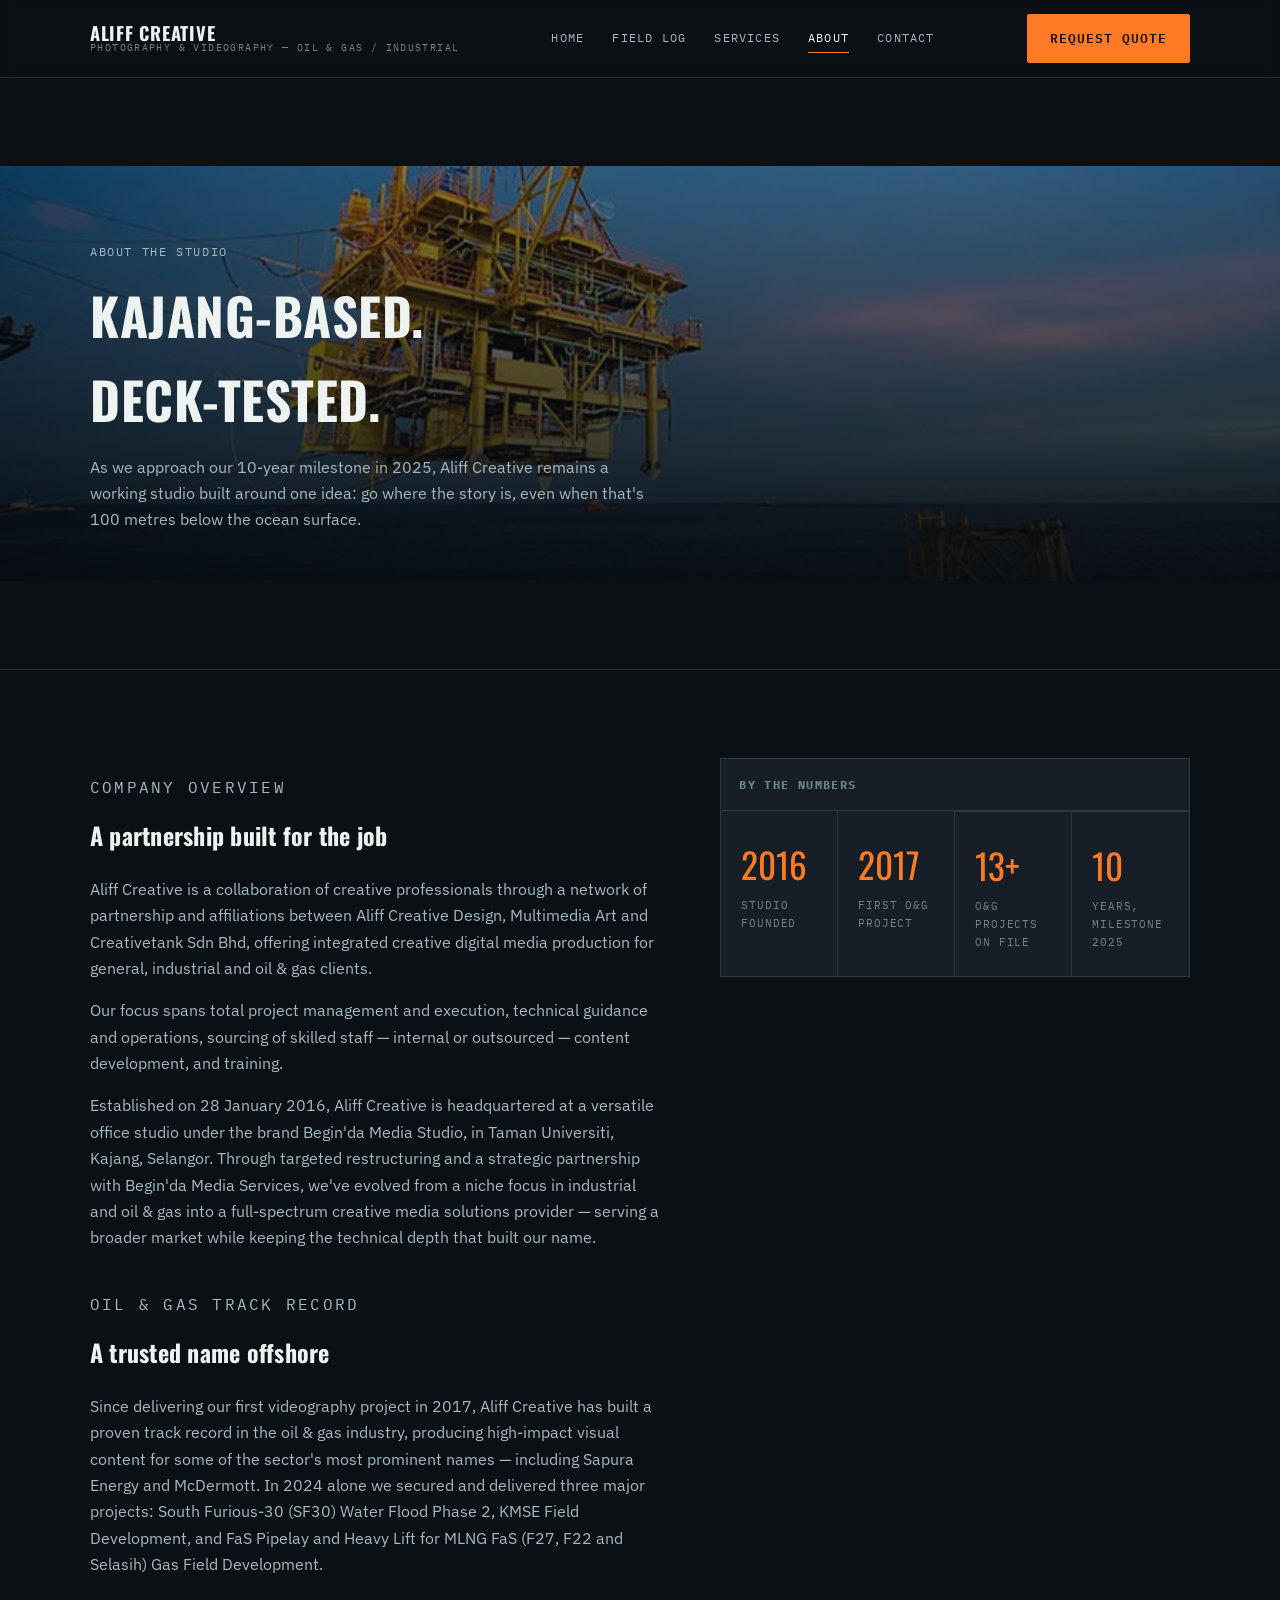
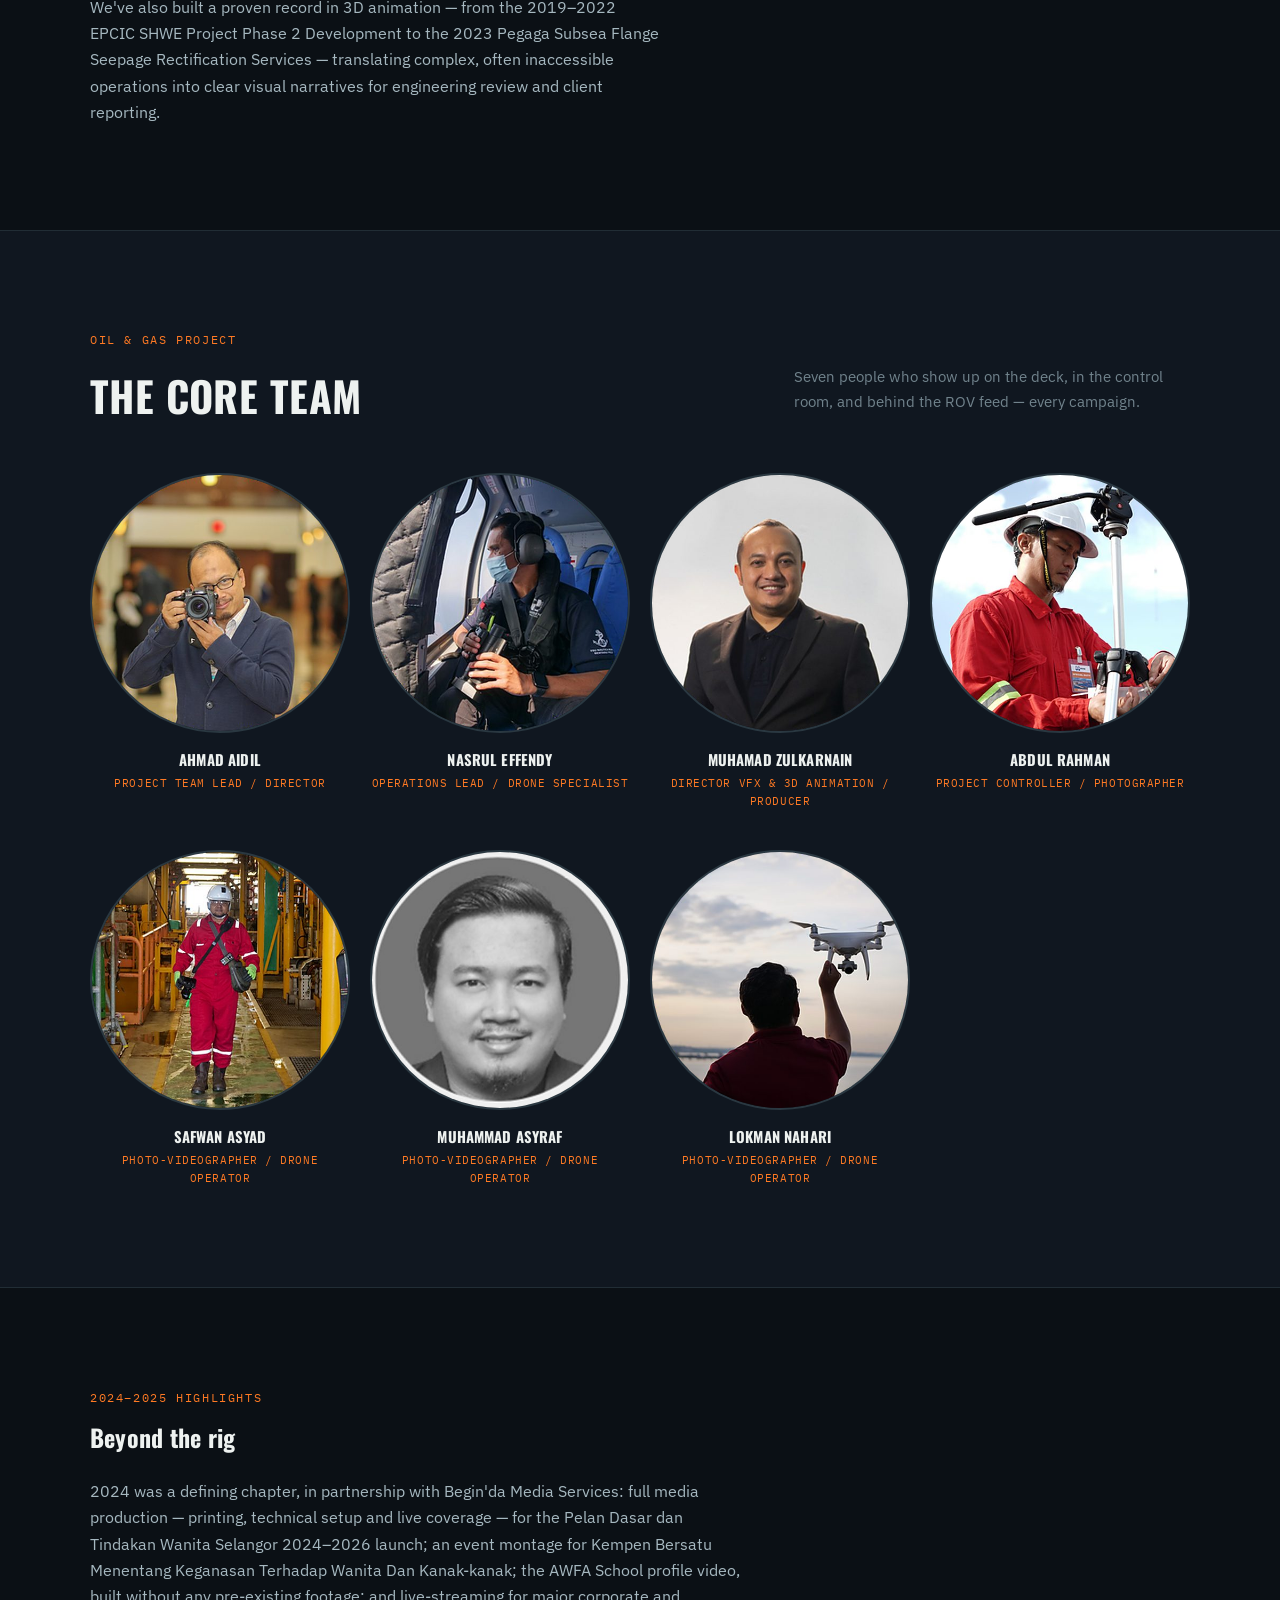
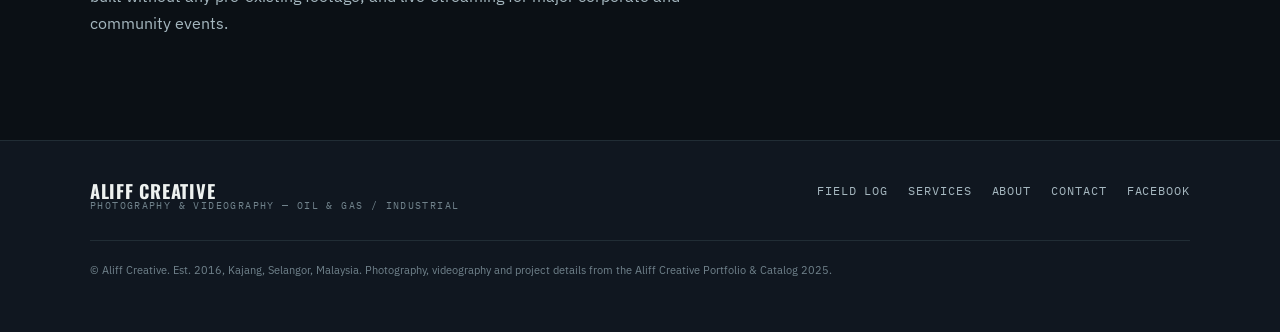
==== about.html @ 96217021 "Build Aliff Creative site with real portfolio content Multi-page static site (home, field log, servi" ====
<!DOCTYPE html>
<html lang="en">
<head>
<meta charset="UTF-8">
<meta name="viewport" content="width=device-width, initial-scale=1.0">
<title>About — Aliff Creative</title>
<meta name="description" content="Aliff Creative is a Kajang-based creative media studio, a partnership of Aliff Creative Design, Multimedia Art and Creativetank Sdn Bhd, marking 10 years in 2025.">
<link rel="preconnect" href="https://fonts.googleapis.com">
<link rel="stylesheet" href="https://fonts.googleapis.com/css2?family=Oswald:wght@500;600;700&family=IBM+Plex+Sans:wght@400;500;600&family=IBM+Plex+Mono:wght@400;500&display=swap">
<link rel="stylesheet" href="styles.css">
</head>
<body>

<header class="topbar">
  <div class="wrap">
    <a class="brand" href="index.html"><strong>Aliff Creative</strong><span>Photography &amp; Videography — Oil &amp; Gas / Industrial</span></a>
    <button class="navtoggle" id="navToggle" aria-expanded="false" aria-controls="navLinks" aria-label="Toggle menu"><span></span><span></span><span></span></button>
    <nav class="navlinks" id="navLinks">
      <a href="index.html">Home</a>
      <a href="work.html">Field Log</a>
      <a href="services.html">Services</a>
      <a href="about.html" aria-current="page">About</a>
      <a href="contact.html">Contact</a>
    </nav>
    <div class="navcta"><a class="btn btn-solid" href="contact.html">Request Quote</a></div>
  </div>
</header>

<main>
  <section class="page-header">
    <div class="page-header-media" style="background-image:url('images/platform-day.jpg');">
      <div class="wrap page-header-copy">
        <p class="eyebrow">About The Studio</p>
        <h1>Kajang-based. Deck-tested.</h1>
        <p>As we approach our 10-year milestone in 2025, Aliff Creative remains a working studio built around one idea: go where the story is, even when that's 100 metres below the ocean surface.</p>
      </div>
    </div>
  </section>

  <section>
    <div class="wrap about-grid">
      <div class="about-copy">
        <p class="eyebrow">Company Overview</p>
        <h2 style="margin-top:8px;">A partnership built for the job</h2>
        <p style="margin-top:20px;">Aliff Creative is a collaboration of creative professionals through a network of partnership and affiliations between Aliff Creative Design, Multimedia Art and Creativetank Sdn Bhd, offering integrated creative digital media production for general, industrial and oil &amp; gas clients.</p>
        <p>Our focus spans total project management and execution, technical guidance and operations, sourcing of skilled staff — internal or outsourced — content development, and training.</p>
        <p>Established on 28 January 2016, Aliff Creative is headquartered at a versatile office studio under the brand Begin'da Media Studio, in Taman Universiti, Kajang, Selangor. Through targeted restructuring and a strategic partnership with Begin'da Media Services, we've evolved from a niche focus in industrial and oil &amp; gas into a full-spectrum creative media solutions provider — serving a broader market while keeping the technical depth that built our name.</p>

        <p class="eyebrow" style="margin-top:40px;">Oil &amp; Gas Track Record</p>
        <h2 style="margin-top:8px;">A trusted name offshore</h2>
        <p style="margin-top:20px;">Since delivering our first videography project in 2017, Aliff Creative has built a proven track record in the oil &amp; gas industry, producing high-impact visual content for some of the sector's most prominent names — including Sapura Energy and McDermott. In 2024 alone we secured and delivered three major projects: South Furious&#8209;30 (SF30) Water Flood Phase 2, KMSE Field Development, and FaS Pipelay and Heavy Lift for MLNG FaS (F27, F22 and Selasih) Gas Field Development.</p>
        <p>We've also built a proven record in 3D animation — from the 2019&#8211;2022 EPCIC SHWE Project Phase 2 Development to the 2023 Pegaga Subsea Flange Seepage Rectification Services — translating complex, often inaccessible operations into clear visual narratives for engineering review and client reporting.</p>
      </div>

      <div class="standards">
        <h3>By The Numbers</h3>
        <div class="stats" style="border:none;">
          <div class="stat" style="border-right:1px solid var(--line);"><div class="num">2016</div><div class="label">Studio founded</div></div>
          <div class="stat"><div class="num">2017</div><div class="label">First O&amp;G project</div></div>
          <div class="stat" style="border-right:1px solid var(--line);border-top:1px solid var(--line);"><div class="num">13+</div><div class="label">O&amp;G projects on file</div></div>
          <div class="stat" style="border-top:1px solid var(--line);"><div class="num">10</div><div class="label">Years, milestone 2025</div></div>
        </div>
      </div>
    </div>
  </section>

  <section style="background:var(--ink-2);border-block:1px solid var(--line-soft);">
    <div class="wrap">
      <div class="head-row">
        <div>
          <p class="eyebrow">Oil &amp; Gas Project</p>
          <h2>The Core Team</h2>
        </div>
        <p class="lede">Seven people who show up on the deck, in the control room, and behind the ROV feed — every campaign.</p>
      </div>
      <div class="team-grid">
        <div class="team-card">
          <div class="team-photo"><img src="images/team-aidil.jpg" alt="Portrait of Ahmad Aidil"></div>
          <h3>Ahmad Aidil</h3><p>Project Team Lead / Director</p>
        </div>
        <div class="team-card">
          <div class="team-photo"><img src="images/team-effendy.jpg" alt="Portrait of Nasrul Effendy"></div>
          <h3>Nasrul Effendy</h3><p>Operations Lead / Drone Specialist</p>
        </div>
        <div class="team-card">
          <div class="team-photo"><img src="images/team-zulkarnain.jpg" alt="Portrait of Muhamad Zulkarnain"></div>
          <h3>Muhamad Zulkarnain</h3><p>Director VFX &amp; 3D Animation / Producer</p>
        </div>
        <div class="team-card">
          <div class="team-photo"><img src="images/team-rahman.jpg" alt="Portrait of Abdul Rahman"></div>
          <h3>Abdul Rahman</h3><p>Project Controller / Photographer</p>
        </div>
        <div class="team-card">
          <div class="team-photo"><img src="images/team-asyad.jpg" alt="Portrait of Safwan Asyad"></div>
          <h3>Safwan Asyad</h3><p>Photo-videographer / Drone Operator</p>
        </div>
        <div class="team-card">
          <div class="team-photo"><img src="images/team-asyraf.jpg" alt="Portrait of Muhammad Asyraf"></div>
          <h3>Muhammad Asyraf</h3><p>Photo-videographer / Drone Operator</p>
        </div>
        <div class="team-card">
          <div class="team-photo"><img src="images/team-nahari.jpg" alt="Portrait of Lokman Nahari"></div>
          <h3>Lokman Nahari</h3><p>Photo-videographer / Drone Operator</p>
        </div>
      </div>
    </div>
  </section>

  <section>
    <div class="wrap">
      <p class="eyebrow">2024&#8211;2025 Highlights</p>
      <h2 style="margin-top:8px;max-width:24ch;">Beyond the rig</h2>
      <p style="max-width:66ch;margin-top:20px;color:var(--mist);">2024 was a defining chapter, in partnership with Begin'da Media Services: full media production — printing, technical setup and live coverage — for the Pelan Dasar dan Tindakan Wanita Selangor 2024&#8211;2026 launch; an event montage for Kempen Bersatu Menentang Keganasan Terhadap Wanita Dan Kanak-kanak; the AWFA School profile video, built without any pre-existing footage; and live-streaming for major corporate and community events.</p>
    </div>
  </section>
</main>

<footer>
  <div class="wrap">
    <div class="foot-row">
      <a class="brand" href="index.html"><strong>Aliff Creative</strong><span>Photography &amp; Videography — Oil &amp; Gas / Industrial</span></a>
      <nav class="foot-links">
        <a href="work.html">Field Log</a>
        <a href="services.html">Services</a>
        <a href="about.html">About</a>
        <a href="contact.html">Contact</a>
        <a href="https://www.facebook.com/AliffCreativeDesign/" target="_blank" rel="noopener">Facebook</a>
      </nav>
    </div>
    <p class="credits">&copy; Aliff Creative. Est. 2016, Kajang, Selangor, Malaysia. Photography, videography and project details from the Aliff Creative Portfolio &amp; Catalog 2025.</p>
  </div>
</footer>

<script src="script.js"></script>
</body>
</html>
---- styles.css ----
/* Aliff Creative — shared site styles
   Deliberate single-world theme: a night-shift drone-viewfinder aesthetic
   (dark steel ground, one flare-amber accent). Not a default — see about.html
   for why: the whole identity is built around offshore night operations. */
:root{
  --ink:#0b1015;
  --ink-2:#101720;
  --panel:#161f28;
  --panel-2:#1b2530;
  --line:#2a3841;
  --line-soft:#212d35;
  --mist:#a6b8c0;
  --mist-dim:#71838c;
  --white:#eef2f0;
  --flare:#ff7a24;
  --flare-deep:#d9600f;
  --flare-soft:rgba(255,122,36,.14);
  --font-display:'Oswald',"Arial Narrow",sans-serif;
  --font-body:'IBM Plex Sans',system-ui,-apple-system,sans-serif;
  --font-mono:'IBM Plex Mono',"SFMono-Regular",Menlo,monospace;
}
*{box-sizing:border-box;}
html{scroll-behavior:smooth;}
@media (prefers-reduced-motion:reduce){html{scroll-behavior:auto;}}
body{
  margin:0;
  background:var(--ink);
  color:var(--mist);
  font-family:var(--font-body);
  font-size:16px;
  line-height:1.65;
}
img{max-width:100%;display:block;}
a{color:inherit;}
h1,h2,h3{font-family:var(--font-display);color:var(--white);text-wrap:balance;margin:0;letter-spacing:.01em;}
.wrap{width:100%;max-width:1180px;margin-inline:auto;padding-inline:clamp(16px,4vw,40px);}
.eyebrow{font-family:var(--font-mono);font-size:.72rem;letter-spacing:.14em;text-transform:uppercase;color:var(--flare);}
.btn{
  display:inline-flex;align-items:center;gap:8px;
  font-family:var(--font-mono);font-size:.8rem;letter-spacing:.08em;text-transform:uppercase;
  padding:13px 22px;border-radius:2px;border:1px solid var(--line);
  background:transparent;color:var(--white);cursor:pointer;text-decoration:none;
  transition:border-color .15s ease, background .15s ease, color .15s ease;
}
.btn:hover{border-color:var(--flare);color:var(--flare);}
.btn:focus-visible{outline:2px solid var(--flare);outline-offset:2px;}
.btn-solid{background:var(--flare);border-color:var(--flare);color:#1a0d02;font-weight:600;}
.btn-solid:hover{background:var(--flare-deep);border-color:var(--flare-deep);color:#1a0d02;}

/* ---------- Nav ---------- */
.topbar{position:sticky;top:0;z-index:40;background:rgba(11,16,21,.88);backdrop-filter:blur(8px);border-bottom:1px solid var(--line-soft);}
.topbar .wrap{display:flex;align-items:center;justify-content:space-between;padding-block:14px;gap:16px;}
.brand{display:flex;flex-direction:column;line-height:1.1;text-decoration:none;}
.brand strong{font-family:var(--font-display);font-size:1.15rem;letter-spacing:.04em;color:var(--white);text-transform:uppercase;}
.brand span{font-family:var(--font-mono);font-size:.62rem;letter-spacing:.14em;color:var(--mist-dim);text-transform:uppercase;}
.navlinks{display:flex;align-items:center;gap:28px;}
.navlinks a{font-family:var(--font-mono);font-size:.76rem;letter-spacing:.1em;text-transform:uppercase;text-decoration:none;color:var(--mist);padding-block:4px;border-bottom:1px solid transparent;}
.navlinks a:hover,.navlinks a[aria-current="page"]{color:var(--white);border-color:var(--flare);}
.navcta{display:flex;align-items:center;gap:14px;}
.navtoggle{display:none;background:none;border:1px solid var(--line);color:var(--white);width:40px;height:36px;border-radius:2px;cursor:pointer;}
.navtoggle span{display:block;width:18px;height:2px;background:var(--white);margin:4px auto;}
@media (max-width:820px){
  .navlinks{position:absolute;top:100%;left:0;right:0;background:var(--ink-2);border-bottom:1px solid var(--line-soft);flex-direction:column;align-items:flex-start;gap:0;padding:8px 0;display:none;}
  .navlinks.open{display:flex;}
  .navlinks a{width:100%;padding:12px clamp(16px,4vw,40px);border-bottom:1px solid var(--line-soft);}
  .navtoggle{display:block;}
  .navcta .btn-solid{display:none;}
}

/* ---------- Hero (home) ---------- */
.hero{position:relative;overflow:hidden;border-bottom:1px solid var(--line-soft);}
.hero-media{position:relative;min-height:640px;display:flex;align-items:flex-end;
  background:linear-gradient(180deg,rgba(9,13,17,.35) 0%,rgba(9,13,17,.55) 45%,rgba(8,11,15,.96) 100%),url('images/hero-dusk.jpg') center/cover no-repeat;}
.hud{position:absolute;inset:16px;pointer-events:none;font-family:var(--font-mono);font-size:.72rem;letter-spacing:.06em;color:var(--white);text-transform:uppercase;}
.hud .corner{position:absolute;width:22px;height:22px;border:1.5px solid var(--flare);opacity:.85;}
.hud .c-tl{top:0;left:0;border-right:none;border-bottom:none;}
.hud .c-tr{top:0;right:0;border-left:none;border-bottom:none;}
.hud .c-bl{bottom:0;left:0;border-right:none;border-top:none;}
.hud .c-br{bottom:0;right:0;border-left:none;border-top:none;}
.hud .tag{position:absolute;display:flex;align-items:center;gap:8px;background:rgba(9,13,17,.45);padding:4px 8px;}
.hud .tl{top:0;left:34px;} .hud .tr{top:0;right:34px;text-align:right;flex-direction:row-reverse;}
.hud .bl{bottom:0;left:34px;} .hud .br{bottom:0;right:34px;text-align:right;}
.hud .rec-dot{width:7px;height:7px;border-radius:50%;background:#ff3b30;animation:blink 1.6s ease-in-out infinite;}
@media (prefers-reduced-motion:reduce){.hud .rec-dot{animation:none;}}
@keyframes blink{0%,55%,100%{opacity:1;}30%{opacity:.25;}}
.hud .tr div,.hud .br div{display:flex;flex-direction:column;gap:2px;}
.hud .dim{color:var(--mist);}
.hero-copy{position:relative;padding-block:96px 56px;width:100%;}
.hero-copy h1{font-size:clamp(2.4rem,5.6vw,4.6rem);text-transform:uppercase;line-height:1.02;max-width:15ch;}
.hero-copy .accent{color:var(--flare);}
.hero-copy p{max-width:56ch;color:var(--mist);font-size:1.05rem;margin-top:18px;}
.hero-actions{display:flex;flex-wrap:wrap;gap:14px;margin-top:32px;}
@media (max-width:640px){.hero-media{min-height:560px;}.hud{display:none;}.hero-copy{padding-block:64px 40px;}}

/* ---------- Page header (interior pages) ---------- */
.page-header{position:relative;border-bottom:1px solid var(--line-soft);overflow:hidden;}
.page-header-media{position:relative;min-height:260px;display:flex;align-items:flex-end;background-size:cover;background-position:center;}
.page-header-media::before{content:"";position:absolute;inset:0;background:linear-gradient(180deg,rgba(9,13,17,.45) 0%,rgba(8,11,15,.94) 100%);}
.page-header-copy{position:relative;padding-block:64px 32px;}
.page-header-copy h1{font-size:clamp(2rem,4.4vw,3.2rem);text-transform:uppercase;max-width:20ch;}
.page-header-copy p{max-width:56ch;color:var(--mist);margin-top:12px;}

/* ---------- Trust strip ---------- */
.trust{border-bottom:1px solid var(--line-soft);background:var(--ink-2);}
.trust .wrap{display:flex;flex-wrap:wrap;gap:10px;padding-block:18px;}
.chip{font-family:var(--font-mono);font-size:.68rem;letter-spacing:.08em;text-transform:uppercase;color:var(--mist);border:1px solid var(--line);padding:8px 12px;border-radius:2px;white-space:nowrap;}
.chip strong{color:var(--white);}

/* ---------- Section shell ---------- */
section{padding-block:88px;}
.section-tight{padding-block:56px;}
.head-row{display:flex;justify-content:space-between;align-items:flex-end;gap:24px;flex-wrap:wrap;margin-bottom:44px;}
.head-row h2{font-size:clamp(1.8rem,3.6vw,2.6rem);text-transform:uppercase;}
.head-row .lede{max-width:44ch;color:var(--mist-dim);font-size:.95rem;margin-top:10px;}

/* ---------- Contact sheet / gallery ---------- */
.sheet{display:grid;grid-template-columns:repeat(3,1fr);gap:22px;}
@media (max-width:900px){.sheet{grid-template-columns:repeat(2,1fr);}}
@media (max-width:600px){.sheet{grid-template-columns:1fr;}}
.frame{background:var(--panel);border:1px solid var(--line);position:relative;}
.perf{height:10px;background-color:var(--line-soft);background-image:radial-gradient(circle,var(--ink) 2.6px,transparent 2.7px);background-size:16px 10px;background-position:6px center;background-repeat:repeat-x;}
.frame-media{position:relative;aspect-ratio:4/3;overflow:hidden;background:var(--ink-2);}
.frame-media img{width:100%;height:100%;object-fit:cover;filter:saturate(.94) contrast(1.03);}
.frame-tag{position:absolute;top:8px;left:8px;background:rgba(9,13,17,.72);color:var(--white);font-family:var(--font-mono);font-size:.62rem;letter-spacing:.08em;padding:3px 7px;text-transform:uppercase;}
.frame-body{padding:14px 16px 16px;}
.frame-body h3{font-size:1rem;text-transform:uppercase;letter-spacing:.02em;}
.frame-body p{margin:6px 0 0;font-size:.82rem;color:var(--mist-dim);font-family:var(--font-mono);line-height:1.55;}

/* ---------- Services / spec cards ---------- */
.spec-list{display:grid;grid-template-columns:repeat(2,1fr);gap:1px;background:var(--line);border:1px solid var(--line);}
@media (max-width:760px){.spec-list{grid-template-columns:1fr;}}
.spec{background:var(--panel);padding:28px;display:flex;gap:18px;}
.spec svg{flex:none;width:38px;height:38px;color:var(--flare);}
.spec h3{font-size:1.02rem;text-transform:uppercase;}
.spec p{margin:8px 0 0;font-size:.88rem;color:var(--mist-dim);}
.spec ul{margin:10px 0 0;padding-left:18px;font-size:.85rem;color:var(--mist-dim);}
.spec li+li{margin-top:4px;}

/* ---------- Stat strip ---------- */
.stats{display:grid;grid-template-columns:repeat(4,1fr);border:1px solid var(--line);background:var(--panel);}
@media (max-width:760px){.stats{grid-template-columns:repeat(2,1fr);}}
.stat{padding:24px 20px;border-right:1px solid var(--line);}
.stat:nth-child(4n){border-right:none;}
@media (max-width:760px){.stat:nth-child(2n){border-right:none;}.stat{border-bottom:1px solid var(--line);}}
.stat .num{font-family:var(--font-display);font-size:2.2rem;color:var(--flare);font-variant-numeric:tabular-nums;}
.stat .label{font-family:var(--font-mono);font-size:.68rem;letter-spacing:.08em;text-transform:uppercase;color:var(--mist-dim);margin-top:4px;}

/* ---------- About / team ---------- */
.about-grid{display:grid;grid-template-columns:1.1fr .9fr;gap:56px;align-items:start;}
@media (max-width:860px){.about-grid{grid-template-columns:1fr;gap:36px;}}
.about-copy p{max-width:64ch;color:var(--mist);font-size:1rem;}
.about-copy p+p{margin-top:14px;}
.team-grid{display:grid;grid-template-columns:repeat(4,1fr);gap:28px 20px;}
@media (max-width:760px){.team-grid{grid-template-columns:repeat(2,1fr);}}
.team-card{text-align:center;}
.team-photo{width:100%;aspect-ratio:1/1;border-radius:50%;overflow:hidden;border:2px solid var(--line);}
.team-photo img{width:100%;height:100%;object-fit:cover;}
.team-card h3{font-size:.92rem;text-transform:uppercase;margin-top:14px;}
.team-card p{font-family:var(--font-mono);font-size:.68rem;letter-spacing:.05em;text-transform:uppercase;color:var(--flare);margin-top:4px;}
.standards{border:1px solid var(--line);background:var(--panel);}
.standards h3{font-family:var(--font-mono);font-size:.72rem;letter-spacing:.12em;text-transform:uppercase;color:var(--mist-dim);padding:16px 18px;border-bottom:1px solid var(--line);}

/* ---------- Track record table ---------- */
.track{border:1px solid var(--line);background:var(--panel);}
.track-row{display:grid;grid-template-columns:90px 1fr auto;gap:16px;padding:16px 18px;border-bottom:1px solid var(--line-soft);align-items:baseline;}
.track-row:last-child{border-bottom:none;}
.track-row .yr{font-family:var(--font-mono);color:var(--flare);font-size:.85rem;}
.track-row .proj{color:var(--white);font-size:.95rem;}
.track-row .proj span{display:block;color:var(--mist-dim);font-size:.78rem;margin-top:2px;}
.track-row .scope{font-family:var(--font-mono);font-size:.68rem;letter-spacing:.03em;text-transform:uppercase;color:var(--mist-dim);text-align:right;}
@media (max-width:640px){.track-row{grid-template-columns:1fr;gap:4px;}.track-row .scope{text-align:left;}}

/* ---------- Contact ---------- */
.contact-grid{display:grid;grid-template-columns:1fr 1fr;gap:56px;}
@media (max-width:860px){.contact-grid{grid-template-columns:1fr;gap:40px;}}
.ticket{border:1px solid var(--line);background:var(--panel);padding:clamp(20px,3vw,34px);}
.field{display:flex;flex-direction:column;gap:6px;margin-bottom:18px;}
.field label{font-family:var(--font-mono);font-size:.68rem;letter-spacing:.1em;text-transform:uppercase;color:var(--mist-dim);}
.field input,.field select,.field textarea{background:var(--ink-2);border:1px solid var(--line);color:var(--white);font-family:var(--font-body);font-size:.95rem;padding:11px 12px;border-radius:2px;}
.field input:focus-visible,.field select:focus-visible,.field textarea:focus-visible{outline:2px solid var(--flare);outline-offset:1px;border-color:var(--flare);}
.field-row{display:grid;grid-template-columns:1fr 1fr;gap:16px;}
@media (max-width:480px){.field-row{grid-template-columns:1fr;}}
.ticket-foot{display:flex;align-items:center;justify-content:space-between;gap:16px;flex-wrap:wrap;margin-top:8px;}
.form-note{font-family:var(--font-mono);font-size:.68rem;color:var(--mist-dim);margin-top:14px;}
.confirm{display:none;border:1px solid var(--flare);background:var(--flare-soft);color:var(--white);padding:14px 16px;font-family:var(--font-mono);font-size:.8rem;letter-spacing:.03em;margin-bottom:18px;}
.confirm.show{display:block;}
.direct h3{font-size:.72rem;letter-spacing:.12em;text-transform:uppercase;color:var(--mist-dim);font-family:var(--font-mono);margin-bottom:14px;}
.direct dl{display:grid;grid-template-columns:auto 1fr;gap:10px 16px;margin:0;}
.direct dt{font-family:var(--font-mono);font-size:.72rem;color:var(--mist-dim);text-transform:uppercase;}
.direct dd{margin:0;color:var(--white);font-size:.92rem;}
.direct dd a{text-decoration:underline;text-underline-offset:2px;}
.direct{padding-bottom:24px;border-bottom:1px solid var(--line-soft);margin-bottom:24px;}

/* ---------- Footer ---------- */
footer{border-top:1px solid var(--line-soft);background:var(--ink-2);padding-block:40px;}
.foot-row{display:flex;justify-content:space-between;gap:24px;flex-wrap:wrap;align-items:flex-start;}
.foot-links{display:flex;gap:20px;flex-wrap:wrap;}
.foot-links a{font-family:var(--font-mono);font-size:.72rem;letter-spacing:.08em;text-transform:uppercase;text-decoration:none;color:var(--mist);}
.foot-links a:hover{color:var(--flare);}
.credits{margin-top:28px;padding-top:20px;border-top:1px solid var(--line-soft);font-size:.7rem;color:var(--mist-dim);line-height:1.7;}
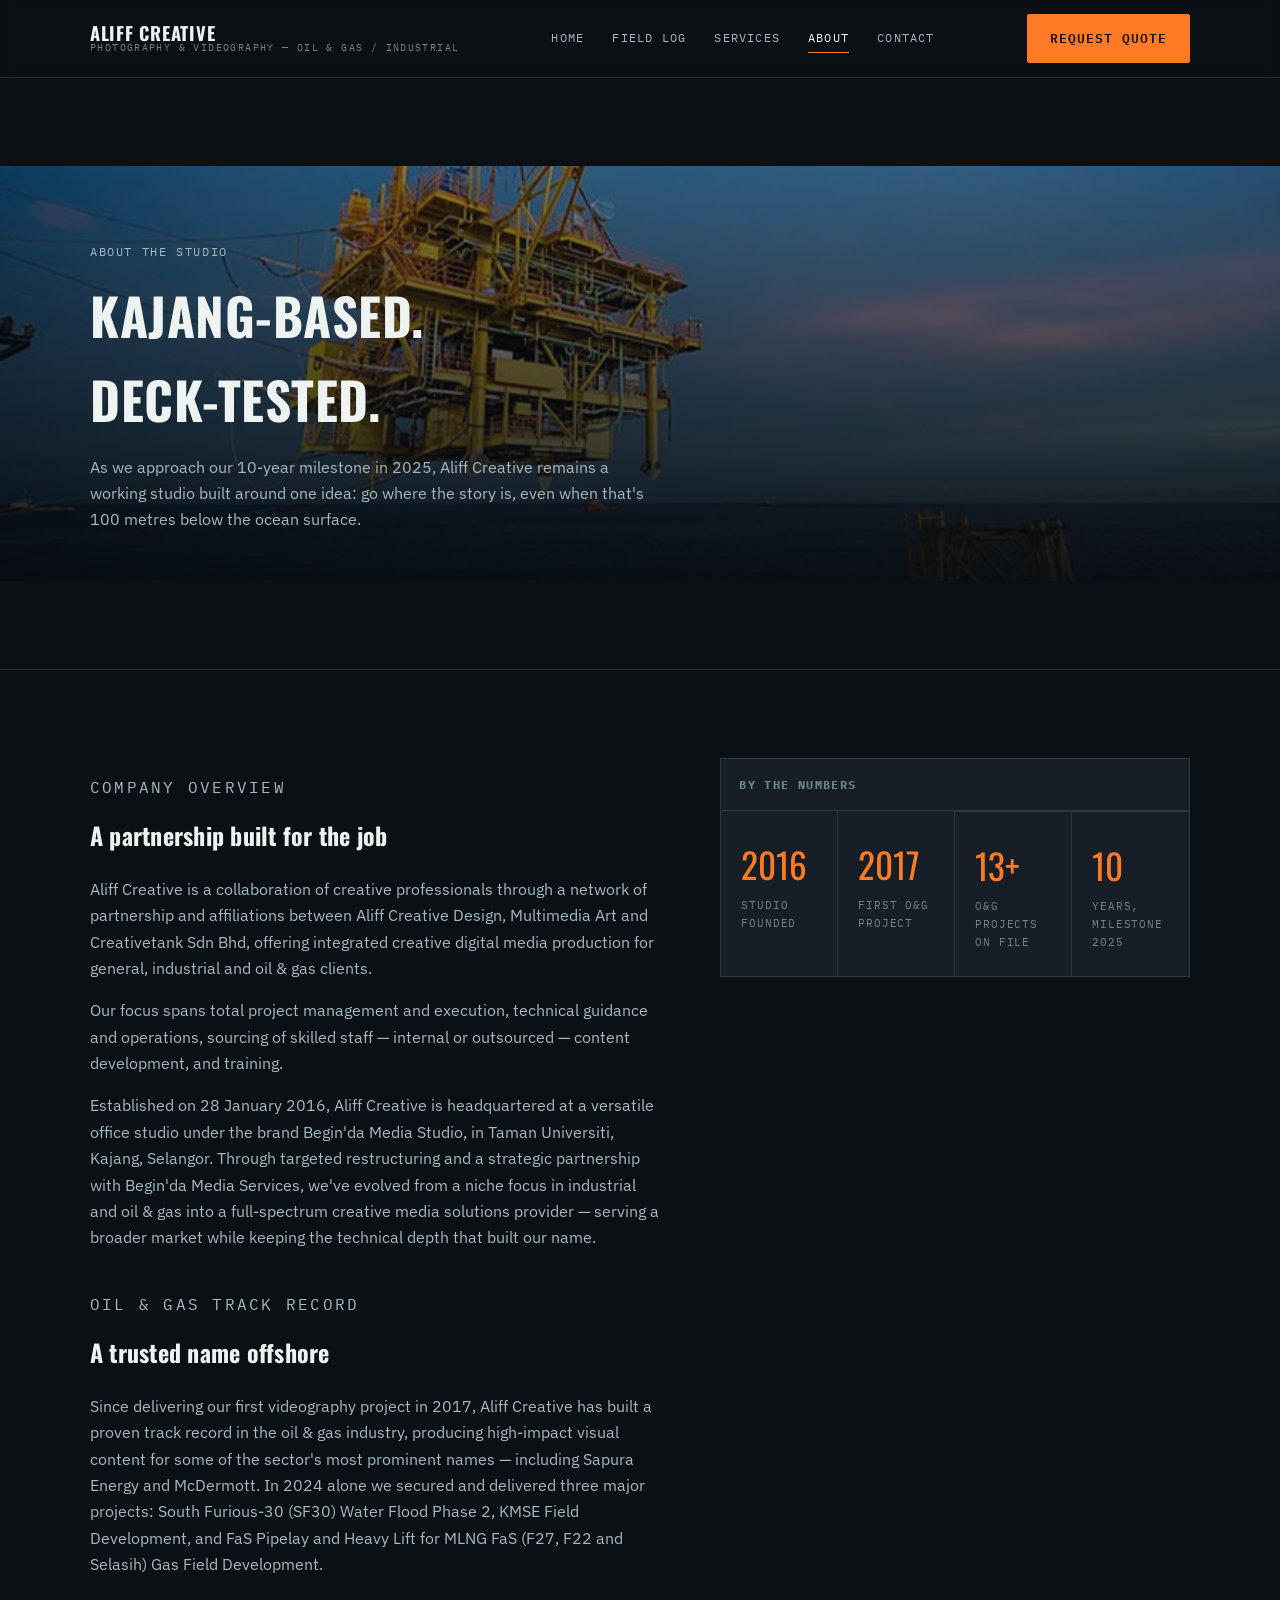
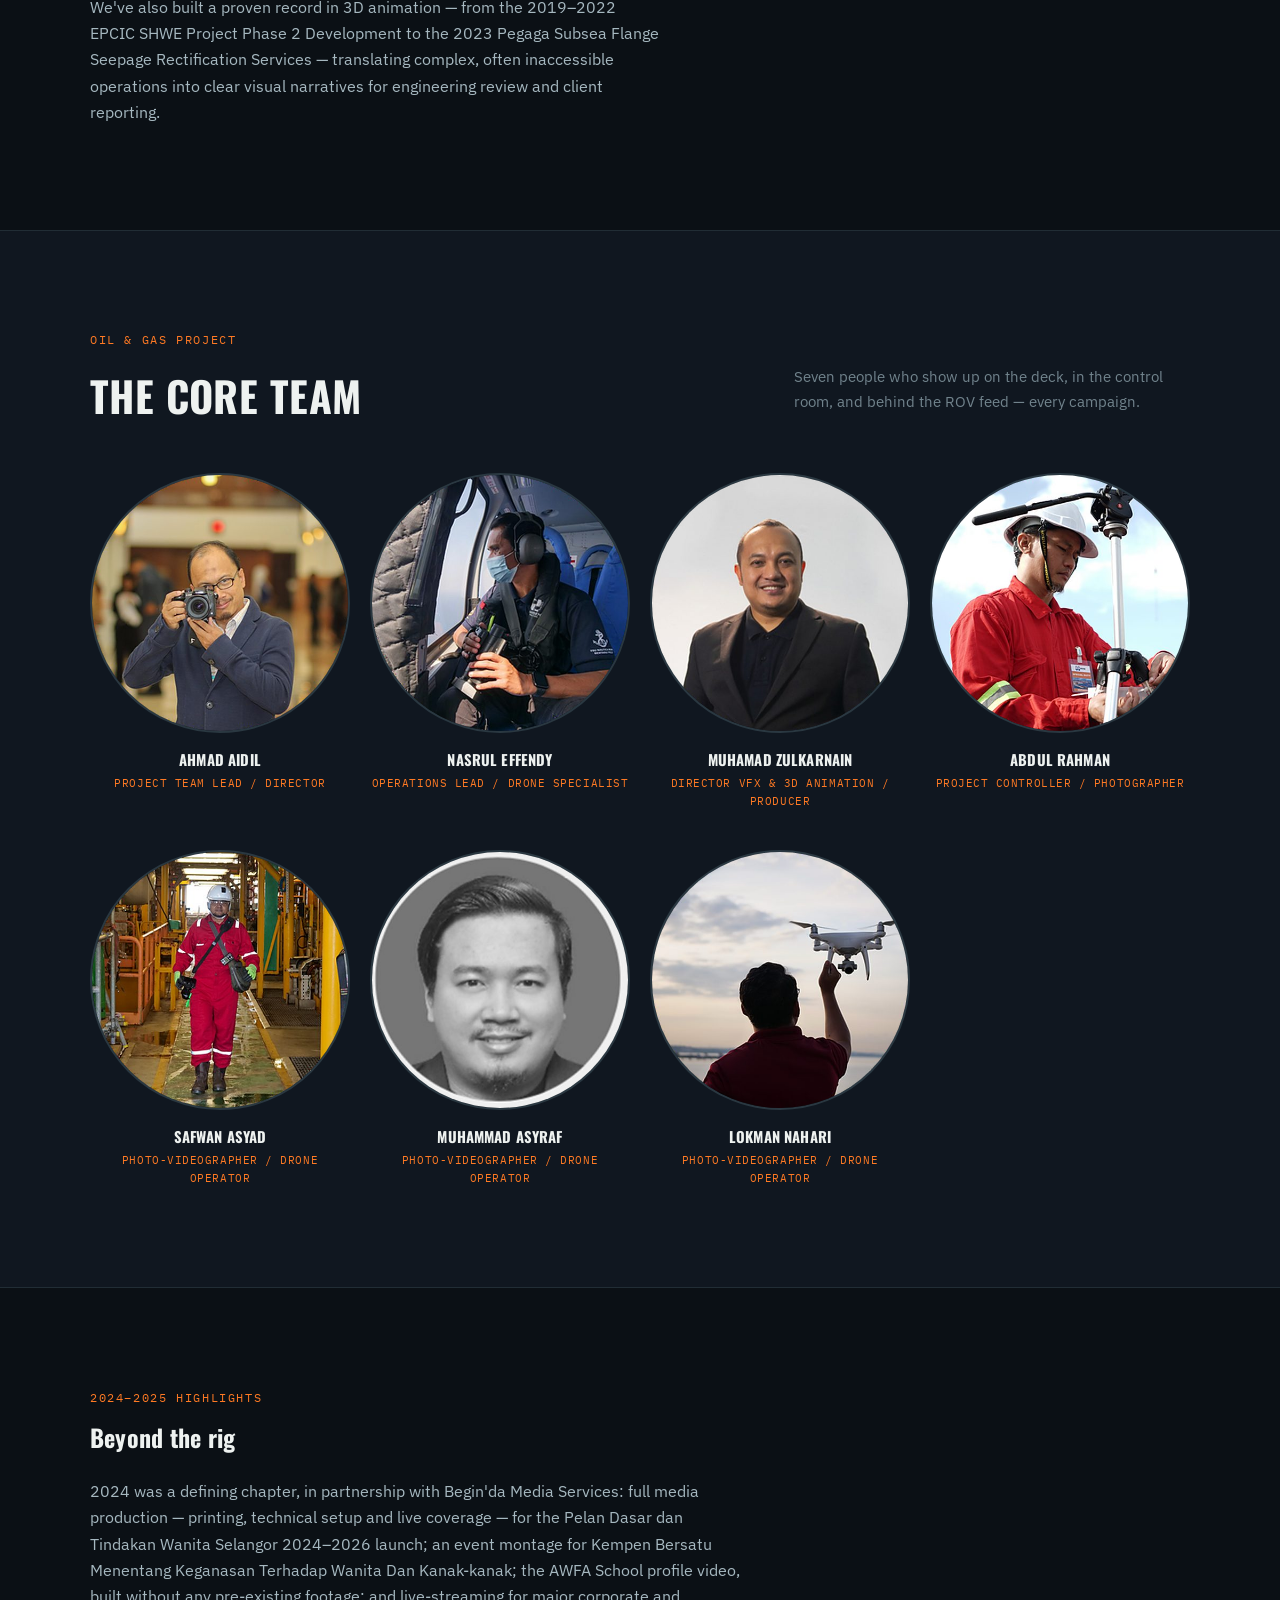
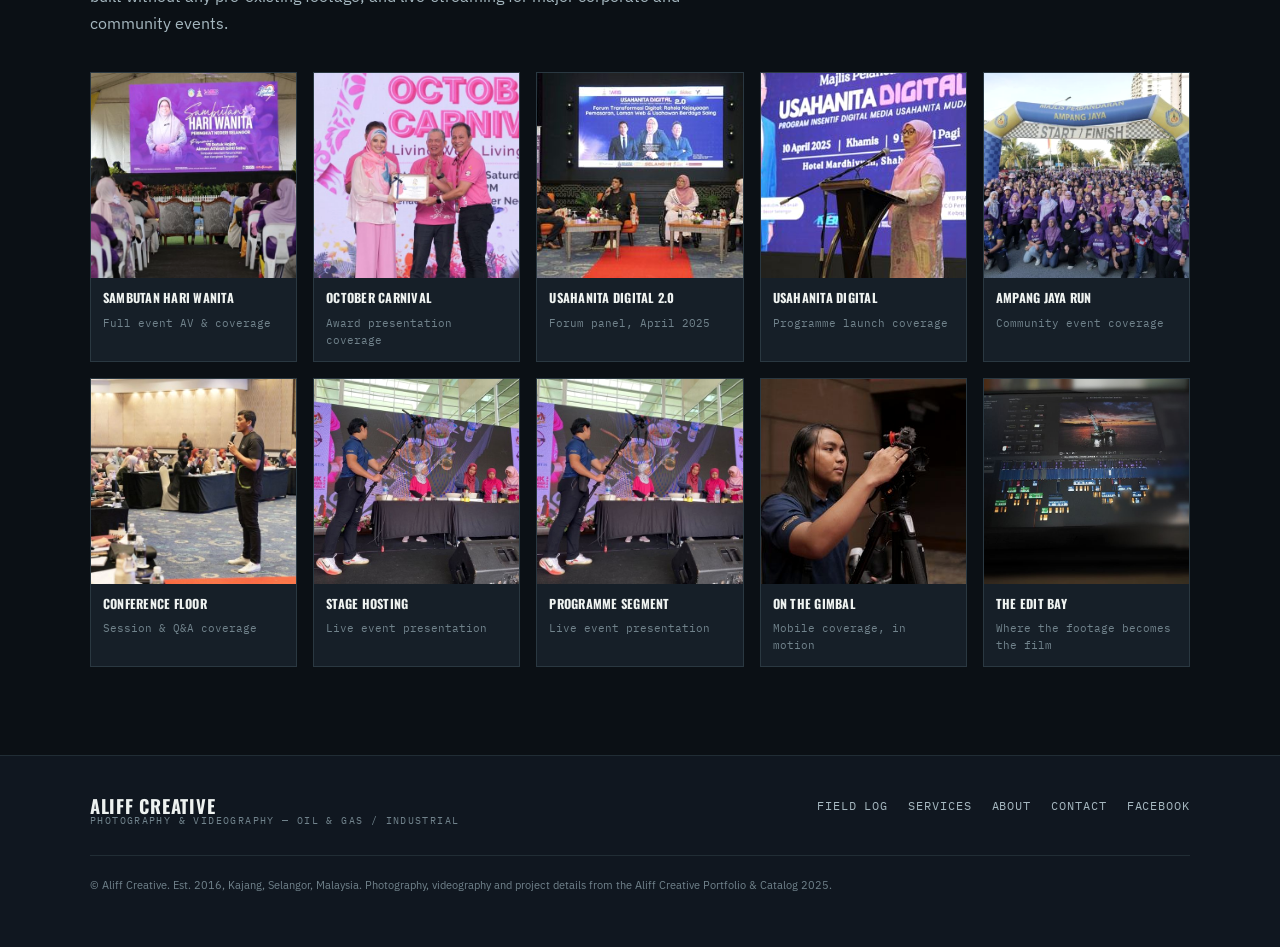
==== commit df79fac5: "Expand site with the rest of the 2025 portfolio & catalog Adds the 2024 general-event highlights (Oc" ====
--- a/about.html
+++ b/about.html
@@ -111,6 +111,49 @@
       <p class="eyebrow">2024&#8211;2025 Highlights</p>
       <h2 style="margin-top:8px;max-width:24ch;">Beyond the rig</h2>
       <p style="max-width:66ch;margin-top:20px;color:var(--mist);">2024 was a defining chapter, in partnership with Begin'da Media Services: full media production — printing, technical setup and live coverage — for the Pelan Dasar dan Tindakan Wanita Selangor 2024&#8211;2026 launch; an event montage for Kempen Bersatu Menentang Keganasan Terhadap Wanita Dan Kanak-kanak; the AWFA School profile video, built without any pre-existing footage; and live-streaming for major corporate and community events.</p>
+
+      <div class="mini-sheet" style="margin-top:36px;">
+        <article class="mini-frame">
+          <div class="frame-media"><img src="images/highlight-hariwanita.jpg" alt="Large screen and seated audience at a Sambutan Hari Wanita event."></div>
+          <div class="frame-body"><h3>Sambutan Hari Wanita</h3><p>Full event AV &amp; coverage</p></div>
+        </article>
+        <article class="mini-frame">
+          <div class="frame-media"><img src="images/highlight-carnival.jpg" alt="Prize presentation on stage at October Carnival."></div>
+          <div class="frame-body"><h3>October Carnival</h3><p>Award presentation coverage</p></div>
+        </article>
+        <article class="mini-frame">
+          <div class="frame-media"><img src="images/highlight-usahanita-panel.jpg" alt="Panel discussion on stage at the Usahanita Digital 2.0 forum."></div>
+          <div class="frame-body"><h3>Usahanita Digital 2.0</h3><p>Forum panel, April 2025</p></div>
+        </article>
+        <article class="mini-frame">
+          <div class="frame-media"><img src="images/highlight-usahanita-speaker.jpg" alt="Speaker addressing an audience at a Usahanita Digital programme launch."></div>
+          <div class="frame-body"><h3>Usahanita Digital</h3><p>Programme launch coverage</p></div>
+        </article>
+        <article class="mini-frame">
+          <div class="frame-media"><img src="images/highlight-marathon.jpg" alt="Crowd of runners in purple shirts at the Ampang Jaya community run start line."></div>
+          <div class="frame-body"><h3>Ampang Jaya Run</h3><p>Community event coverage</p></div>
+        </article>
+        <article class="mini-frame">
+          <div class="frame-media"><img src="images/highlight-speaker.jpg" alt="Speaker addressing delegates at a conference floor session."></div>
+          <div class="frame-body"><h3>Conference Floor</h3><p>Session &amp; Q&amp;A coverage</p></div>
+        </article>
+        <article class="mini-frame">
+          <div class="frame-media"><img src="images/highlight-stage1.jpg" alt="Host on stage with a boom microphone during a live event."></div>
+          <div class="frame-body"><h3>Stage Hosting</h3><p>Live event presentation</p></div>
+        </article>
+        <article class="mini-frame">
+          <div class="frame-media"><img src="images/highlight-stage2.jpg" alt="Second host on stage during a live programme."></div>
+          <div class="frame-body"><h3>Programme Segment</h3><p>Live event presentation</p></div>
+        </article>
+        <article class="mini-frame">
+          <div class="frame-media"><img src="images/service-gimbal-op.jpg" alt="Camera operator using a gimbal-stabilized rig to film an event."></div>
+          <div class="frame-body"><h3>On The Gimbal</h3><p>Mobile coverage, in motion</p></div>
+        </article>
+        <article class="mini-frame">
+          <div class="frame-media"><img src="images/studio-edit-bay.jpg" alt="Video editing timeline open on a laptop in the edit bay."></div>
+          <div class="frame-body"><h3>The Edit Bay</h3><p>Where the footage becomes the film</p></div>
+        </article>
+      </div>
     </div>
   </section>
 </main>
--- a/styles.css
+++ b/styles.css
@@ -129,12 +129,27 @@
 /* ---------- Services / spec cards ---------- */
 .spec-list{display:grid;grid-template-columns:repeat(2,1fr);gap:1px;background:var(--line);border:1px solid var(--line);}
 @media (max-width:760px){.spec-list{grid-template-columns:1fr;}}
-.spec{background:var(--panel);padding:28px;display:flex;gap:18px;}
-.spec svg{flex:none;width:38px;height:38px;color:var(--flare);}
+.spec{background:var(--panel);display:flex;flex-direction:column;}
+.spec-photo{aspect-ratio:16/9;overflow:hidden;background:var(--ink-2);}
+.spec-photo img{width:100%;height:100%;object-fit:cover;filter:saturate(.94) contrast(1.03);}
+.spec-body{padding:24px 28px 28px;display:flex;gap:16px;}
+.spec-body svg{flex:none;width:32px;height:32px;color:var(--flare);}
 .spec h3{font-size:1.02rem;text-transform:uppercase;}
 .spec p{margin:8px 0 0;font-size:.88rem;color:var(--mist-dim);}
 .spec ul{margin:10px 0 0;padding-left:18px;font-size:.85rem;color:var(--mist-dim);}
 .spec li+li{margin-top:4px;}
+.spec-thumbs{display:flex;gap:6px;margin-top:12px;flex-wrap:wrap;}
+.spec-thumbs img{width:52px;height:52px;object-fit:cover;border:1px solid var(--line);}
+
+/* ---------- Compact photo gallery (highlights, mini-sections) ---------- */
+.mini-sheet{display:grid;grid-template-columns:repeat(5,1fr);gap:16px;}
+@media (max-width:900px){.mini-sheet{grid-template-columns:repeat(3,1fr);}}
+@media (max-width:560px){.mini-sheet{grid-template-columns:repeat(2,1fr);}}
+.mini-frame{background:var(--panel);border:1px solid var(--line);}
+.mini-frame .frame-media{aspect-ratio:1/1;}
+.mini-frame .frame-body{padding:10px 12px 12px;}
+.mini-frame .frame-body h3{font-size:.78rem;}
+.mini-frame .frame-body p{font-size:.68rem;}
 
 /* ---------- Stat strip ---------- */
 .stats{display:grid;grid-template-columns:repeat(4,1fr);border:1px solid var(--line);background:var(--panel);}
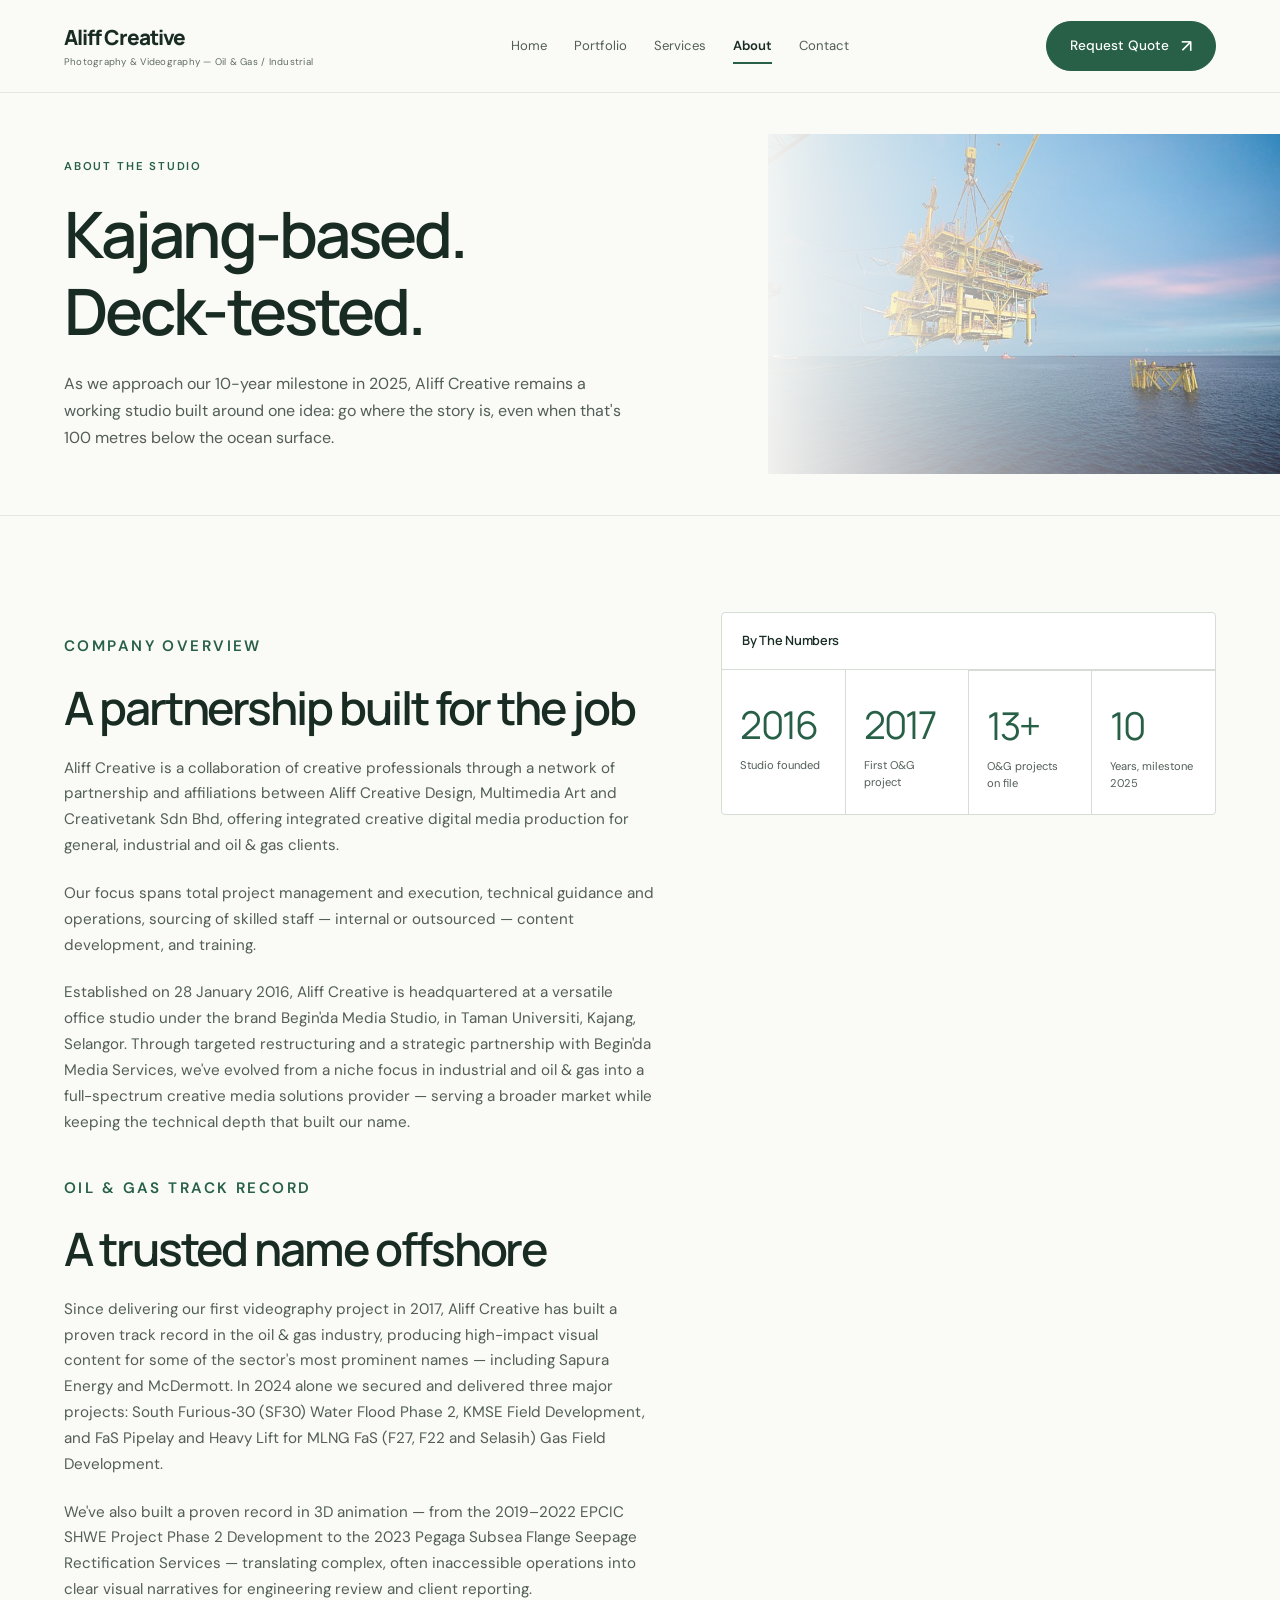
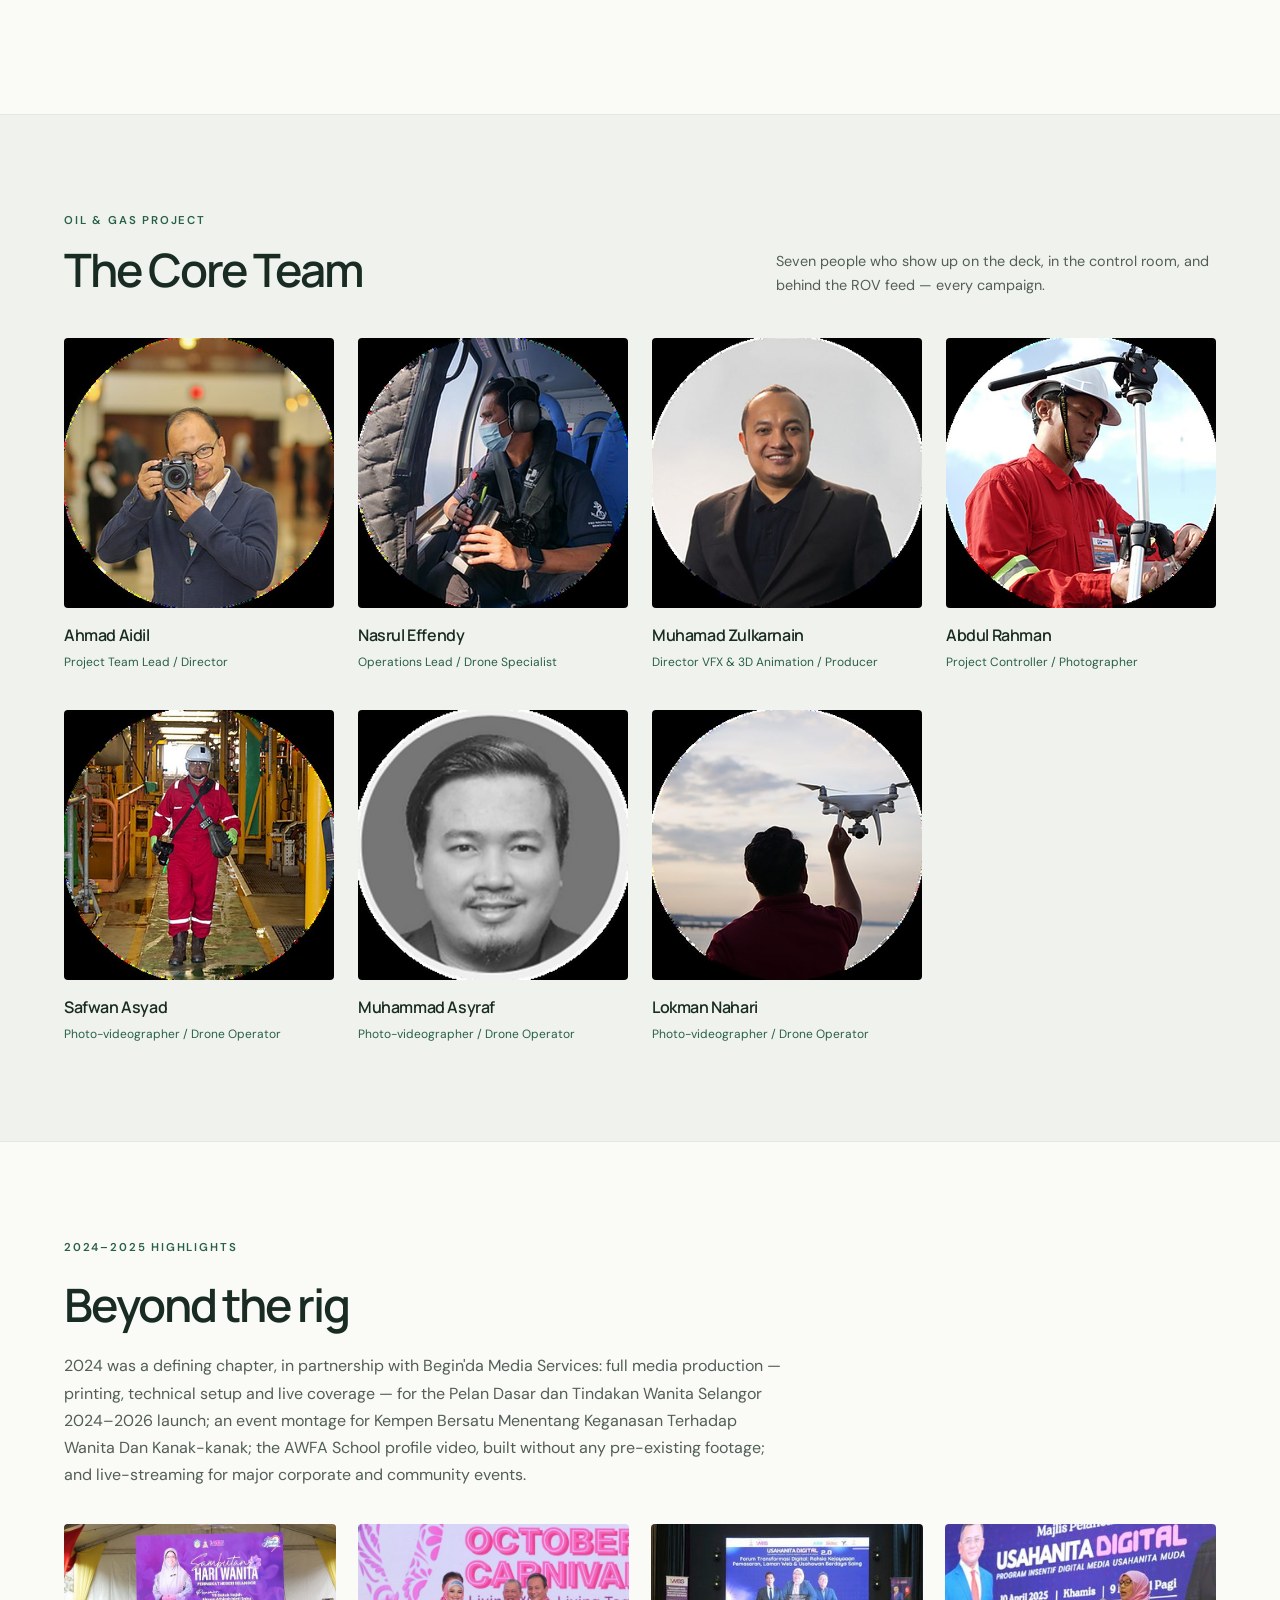
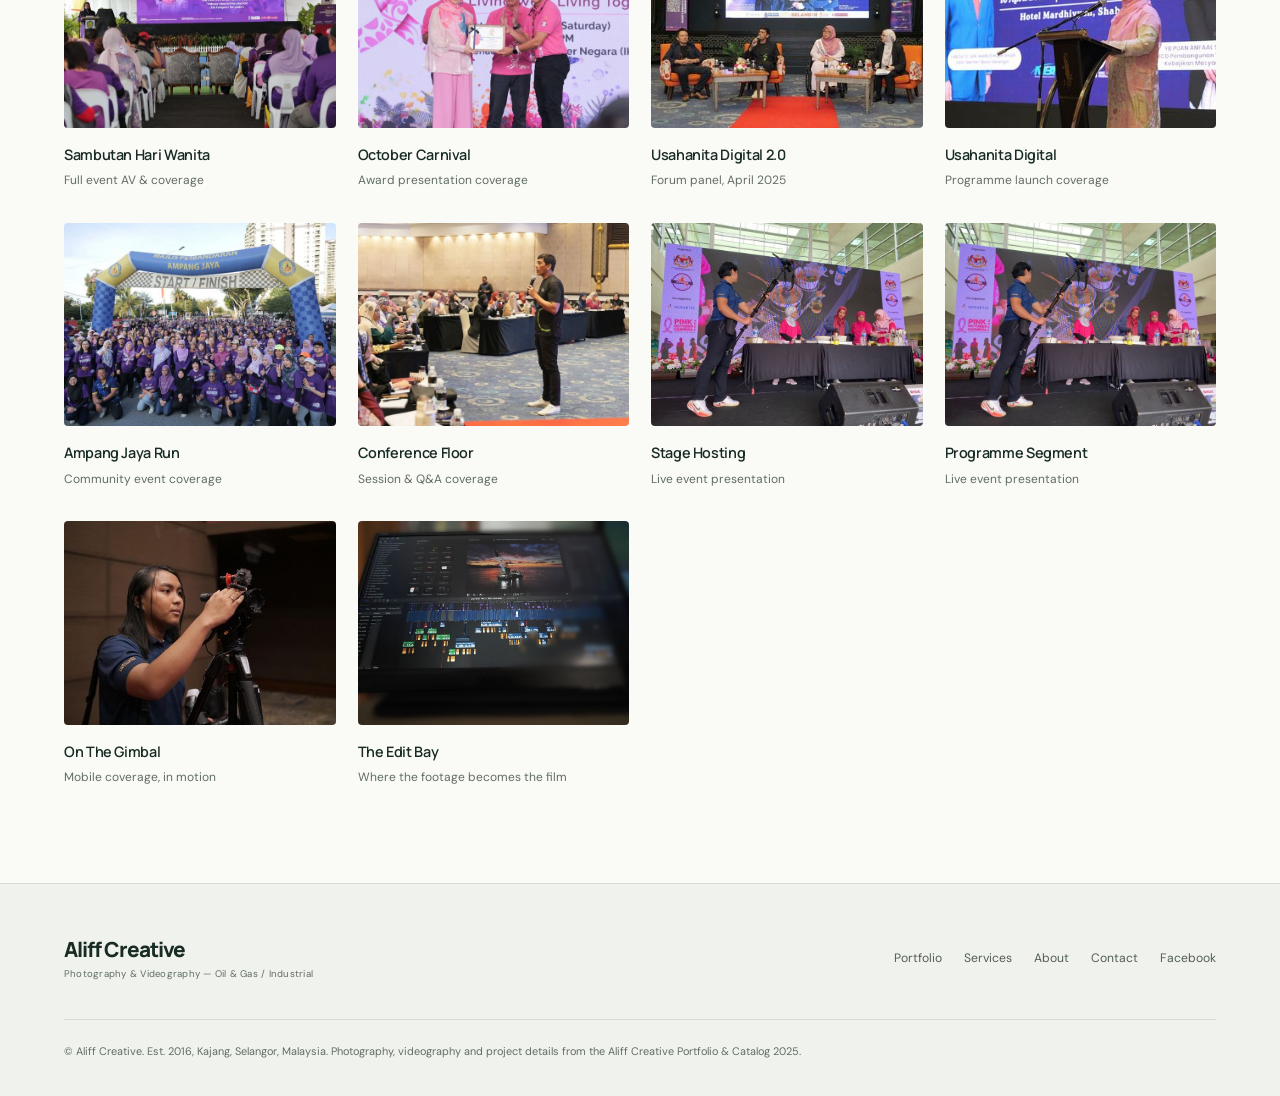
==== commit e1bc89ca: "Refresh website with light design and interactive portfolio" ====
--- a/about.html
+++ b/about.html
@@ -6,10 +6,11 @@
 <title>About — Aliff Creative</title>
 <meta name="description" content="Aliff Creative is a Kajang-based creative media studio, a partnership of Aliff Creative Design, Multimedia Art and Creativetank Sdn Bhd, marking 10 years in 2025.">
 <link rel="preconnect" href="https://fonts.googleapis.com">
-<link rel="stylesheet" href="https://fonts.googleapis.com/css2?family=Oswald:wght@500;600;700&family=IBM+Plex+Sans:wght@400;500;600&family=IBM+Plex+Mono:wght@400;500&display=swap">
+<link rel="stylesheet" href="https://fonts.googleapis.com/css2?family=Manrope:wght@400;500;600;700;800&family=DM+Sans:wght@400;500;600&display=swap">
 <link rel="stylesheet" href="styles.css">
 </head>
-<body>
+<body data-page="about">
+<a class="skip-link" href="#main">Skip to content</a>
 
 <header class="topbar">
   <div class="wrap">
@@ -17,7 +18,7 @@
     <button class="navtoggle" id="navToggle" aria-expanded="false" aria-controls="navLinks" aria-label="Toggle menu"><span></span><span></span><span></span></button>
     <nav class="navlinks" id="navLinks">
       <a href="index.html">Home</a>
-      <a href="work.html">Field Log</a>
+      <a href="work.html">Portfolio</a>
       <a href="services.html">Services</a>
       <a href="about.html" aria-current="page">About</a>
       <a href="contact.html">Contact</a>
@@ -26,7 +27,7 @@
   </div>
 </header>
 
-<main>
+<main id="main" tabindex="-1">
   <section class="page-header">
     <div class="page-header-media" style="background-image:url('images/platform-day.jpg');">
       <div class="wrap page-header-copy">
@@ -75,31 +76,31 @@
       </div>
       <div class="team-grid">
         <div class="team-card">
-          <div class="team-photo"><img src="images/team-aidil.jpg" alt="Portrait of Ahmad Aidil"></div>
+          <div class="team-photo"><img loading="lazy" decoding="async" src="images/team-aidil.jpg" alt="Portrait of Ahmad Aidil"></div>
           <h3>Ahmad Aidil</h3><p>Project Team Lead / Director</p>
         </div>
         <div class="team-card">
-          <div class="team-photo"><img src="images/team-effendy.jpg" alt="Portrait of Nasrul Effendy"></div>
+          <div class="team-photo"><img loading="lazy" decoding="async" src="images/team-effendy.jpg" alt="Portrait of Nasrul Effendy"></div>
           <h3>Nasrul Effendy</h3><p>Operations Lead / Drone Specialist</p>
         </div>
         <div class="team-card">
-          <div class="team-photo"><img src="images/team-zulkarnain.jpg" alt="Portrait of Muhamad Zulkarnain"></div>
+          <div class="team-photo"><img loading="lazy" decoding="async" src="images/team-zulkarnain.jpg" alt="Portrait of Muhamad Zulkarnain"></div>
           <h3>Muhamad Zulkarnain</h3><p>Director VFX &amp; 3D Animation / Producer</p>
         </div>
         <div class="team-card">
-          <div class="team-photo"><img src="images/team-rahman.jpg" alt="Portrait of Abdul Rahman"></div>
+          <div class="team-photo"><img loading="lazy" decoding="async" src="images/team-rahman.jpg" alt="Portrait of Abdul Rahman"></div>
           <h3>Abdul Rahman</h3><p>Project Controller / Photographer</p>
         </div>
         <div class="team-card">
-          <div class="team-photo"><img src="images/team-asyad.jpg" alt="Portrait of Safwan Asyad"></div>
+          <div class="team-photo"><img loading="lazy" decoding="async" src="images/team-asyad.jpg" alt="Portrait of Safwan Asyad"></div>
           <h3>Safwan Asyad</h3><p>Photo-videographer / Drone Operator</p>
         </div>
         <div class="team-card">
-          <div class="team-photo"><img src="images/team-asyraf.jpg" alt="Portrait of Muhammad Asyraf"></div>
+          <div class="team-photo"><img loading="lazy" decoding="async" src="images/team-asyraf.jpg" alt="Portrait of Muhammad Asyraf"></div>
           <h3>Muhammad Asyraf</h3><p>Photo-videographer / Drone Operator</p>
         </div>
         <div class="team-card">
-          <div class="team-photo"><img src="images/team-nahari.jpg" alt="Portrait of Lokman Nahari"></div>
+          <div class="team-photo"><img loading="lazy" decoding="async" src="images/team-nahari.jpg" alt="Portrait of Lokman Nahari"></div>
           <h3>Lokman Nahari</h3><p>Photo-videographer / Drone Operator</p>
         </div>
       </div>
@@ -114,43 +115,43 @@
 
       <div class="mini-sheet" style="margin-top:36px;">
         <article class="mini-frame">
-          <div class="frame-media"><img src="images/highlight-hariwanita.jpg" alt="Large screen and seated audience at a Sambutan Hari Wanita event."></div>
+          <div class="frame-media"><img loading="lazy" decoding="async" src="images/highlight-hariwanita.jpg" alt="Large screen and seated audience at a Sambutan Hari Wanita event."></div>
           <div class="frame-body"><h3>Sambutan Hari Wanita</h3><p>Full event AV &amp; coverage</p></div>
         </article>
         <article class="mini-frame">
-          <div class="frame-media"><img src="images/highlight-carnival.jpg" alt="Prize presentation on stage at October Carnival."></div>
+          <div class="frame-media"><img loading="lazy" decoding="async" src="images/highlight-carnival.jpg" alt="Prize presentation on stage at October Carnival."></div>
           <div class="frame-body"><h3>October Carnival</h3><p>Award presentation coverage</p></div>
         </article>
         <article class="mini-frame">
-          <div class="frame-media"><img src="images/highlight-usahanita-panel.jpg" alt="Panel discussion on stage at the Usahanita Digital 2.0 forum."></div>
+          <div class="frame-media"><img loading="lazy" decoding="async" src="images/highlight-usahanita-panel.jpg" alt="Panel discussion on stage at the Usahanita Digital 2.0 forum."></div>
           <div class="frame-body"><h3>Usahanita Digital 2.0</h3><p>Forum panel, April 2025</p></div>
         </article>
         <article class="mini-frame">
-          <div class="frame-media"><img src="images/highlight-usahanita-speaker.jpg" alt="Speaker addressing an audience at a Usahanita Digital programme launch."></div>
+          <div class="frame-media"><img loading="lazy" decoding="async" src="images/highlight-usahanita-speaker.jpg" alt="Speaker addressing an audience at a Usahanita Digital programme launch."></div>
           <div class="frame-body"><h3>Usahanita Digital</h3><p>Programme launch coverage</p></div>
         </article>
         <article class="mini-frame">
-          <div class="frame-media"><img src="images/highlight-marathon.jpg" alt="Crowd of runners in purple shirts at the Ampang Jaya community run start line."></div>
+          <div class="frame-media"><img loading="lazy" decoding="async" src="images/highlight-marathon.jpg" alt="Crowd of runners in purple shirts at the Ampang Jaya community run start line."></div>
           <div class="frame-body"><h3>Ampang Jaya Run</h3><p>Community event coverage</p></div>
         </article>
         <article class="mini-frame">
-          <div class="frame-media"><img src="images/highlight-speaker.jpg" alt="Speaker addressing delegates at a conference floor session."></div>
+          <div class="frame-media"><img loading="lazy" decoding="async" src="images/highlight-speaker.jpg" alt="Speaker addressing delegates at a conference floor session."></div>
           <div class="frame-body"><h3>Conference Floor</h3><p>Session &amp; Q&amp;A coverage</p></div>
         </article>
         <article class="mini-frame">
-          <div class="frame-media"><img src="images/highlight-stage1.jpg" alt="Host on stage with a boom microphone during a live event."></div>
+          <div class="frame-media"><img loading="lazy" decoding="async" src="images/highlight-stage1.jpg" alt="Host on stage with a boom microphone during a live event."></div>
           <div class="frame-body"><h3>Stage Hosting</h3><p>Live event presentation</p></div>
         </article>
         <article class="mini-frame">
-          <div class="frame-media"><img src="images/highlight-stage2.jpg" alt="Second host on stage during a live programme."></div>
+          <div class="frame-media"><img loading="lazy" decoding="async" src="images/highlight-stage2.jpg" alt="Second host on stage during a live programme."></div>
           <div class="frame-body"><h3>Programme Segment</h3><p>Live event presentation</p></div>
         </article>
         <article class="mini-frame">
-          <div class="frame-media"><img src="images/service-gimbal-op.jpg" alt="Camera operator using a gimbal-stabilized rig to film an event."></div>
+          <div class="frame-media"><img loading="lazy" decoding="async" src="images/service-gimbal-op.jpg" alt="Camera operator using a gimbal-stabilized rig to film an event."></div>
           <div class="frame-body"><h3>On The Gimbal</h3><p>Mobile coverage, in motion</p></div>
         </article>
         <article class="mini-frame">
-          <div class="frame-media"><img src="images/studio-edit-bay.jpg" alt="Video editing timeline open on a laptop in the edit bay."></div>
+          <div class="frame-media"><img loading="lazy" decoding="async" src="images/studio-edit-bay.jpg" alt="Video editing timeline open on a laptop in the edit bay."></div>
           <div class="frame-body"><h3>The Edit Bay</h3><p>Where the footage becomes the film</p></div>
         </article>
       </div>
@@ -163,7 +164,7 @@
     <div class="foot-row">
       <a class="brand" href="index.html"><strong>Aliff Creative</strong><span>Photography &amp; Videography — Oil &amp; Gas / Industrial</span></a>
       <nav class="foot-links">
-        <a href="work.html">Field Log</a>
+        <a href="work.html">Portfolio</a>
         <a href="services.html">Services</a>
         <a href="about.html">About</a>
         <a href="contact.html">Contact</a>
--- a/styles.css
+++ b/styles.css
@@ -1,215 +1,262 @@
-/* Aliff Creative — shared site styles
-   Deliberate single-world theme: a night-shift drone-viewfinder aesthetic
-   (dark steel ground, one flare-amber accent). Not a default — see about.html
-   for why: the whole identity is built around offshore night operations. */
-:root{
-  --ink:#0b1015;
-  --ink-2:#101720;
-  --panel:#161f28;
-  --panel-2:#1b2530;
-  --line:#2a3841;
-  --line-soft:#212d35;
-  --mist:#a6b8c0;
-  --mist-dim:#71838c;
-  --white:#eef2f0;
-  --flare:#ff7a24;
-  --flare-deep:#d9600f;
-  --flare-soft:rgba(255,122,36,.14);
-  --font-display:'Oswald',"Arial Narrow",sans-serif;
-  --font-body:'IBM Plex Sans',system-ui,-apple-system,sans-serif;
-  --font-mono:'IBM Plex Mono',"SFMono-Regular",Menlo,monospace;
-}
-*{box-sizing:border-box;}
-html{scroll-behavior:smooth;}
-@media (prefers-reduced-motion:reduce){html{scroll-behavior:auto;}}
-body{
-  margin:0;
-  background:var(--ink);
-  color:var(--mist);
-  font-family:var(--font-body);
-  font-size:16px;
-  line-height:1.65;
-}
-img{max-width:100%;display:block;}
-a{color:inherit;}
-h1,h2,h3{font-family:var(--font-display);color:var(--white);text-wrap:balance;margin:0;letter-spacing:.01em;}
-.wrap{width:100%;max-width:1180px;margin-inline:auto;padding-inline:clamp(16px,4vw,40px);}
-.eyebrow{font-family:var(--font-mono);font-size:.72rem;letter-spacing:.14em;text-transform:uppercase;color:var(--flare);}
-.btn{
-  display:inline-flex;align-items:center;gap:8px;
-  font-family:var(--font-mono);font-size:.8rem;letter-spacing:.08em;text-transform:uppercase;
-  padding:13px 22px;border-radius:2px;border:1px solid var(--line);
-  background:transparent;color:var(--white);cursor:pointer;text-decoration:none;
-  transition:border-color .15s ease, background .15s ease, color .15s ease;
-}
-.btn:hover{border-color:var(--flare);color:var(--flare);}
-.btn:focus-visible{outline:2px solid var(--flare);outline-offset:2px;}
-.btn-solid{background:var(--flare);border-color:var(--flare);color:#1a0d02;font-weight:600;}
-.btn-solid:hover{background:var(--flare-deep);border-color:var(--flare-deep);color:#1a0d02;}
-
-/* ---------- Nav ---------- */
-.topbar{position:sticky;top:0;z-index:40;background:rgba(11,16,21,.88);backdrop-filter:blur(8px);border-bottom:1px solid var(--line-soft);}
-.topbar .wrap{display:flex;align-items:center;justify-content:space-between;padding-block:14px;gap:16px;}
-.brand{display:flex;flex-direction:column;line-height:1.1;text-decoration:none;}
-.brand strong{font-family:var(--font-display);font-size:1.15rem;letter-spacing:.04em;color:var(--white);text-transform:uppercase;}
-.brand span{font-family:var(--font-mono);font-size:.62rem;letter-spacing:.14em;color:var(--mist-dim);text-transform:uppercase;}
-.navlinks{display:flex;align-items:center;gap:28px;}
-.navlinks a{font-family:var(--font-mono);font-size:.76rem;letter-spacing:.1em;text-transform:uppercase;text-decoration:none;color:var(--mist);padding-block:4px;border-bottom:1px solid transparent;}
-.navlinks a:hover,.navlinks a[aria-current="page"]{color:var(--white);border-color:var(--flare);}
-.navcta{display:flex;align-items:center;gap:14px;}
-.navtoggle{display:none;background:none;border:1px solid var(--line);color:var(--white);width:40px;height:36px;border-radius:2px;cursor:pointer;}
-.navtoggle span{display:block;width:18px;height:2px;background:var(--white);margin:4px auto;}
-@media (max-width:820px){
-  .navlinks{position:absolute;top:100%;left:0;right:0;background:var(--ink-2);border-bottom:1px solid var(--line-soft);flex-direction:column;align-items:flex-start;gap:0;padding:8px 0;display:none;}
-  .navlinks.open{display:flex;}
-  .navlinks a{width:100%;padding:12px clamp(16px,4vw,40px);border-bottom:1px solid var(--line-soft);}
-  .navtoggle{display:block;}
-  .navcta .btn-solid{display:none;}
-}
-
-/* ---------- Hero (home) ---------- */
-.hero{position:relative;overflow:hidden;border-bottom:1px solid var(--line-soft);}
-.hero-media{position:relative;min-height:640px;display:flex;align-items:flex-end;
-  background:linear-gradient(180deg,rgba(9,13,17,.35) 0%,rgba(9,13,17,.55) 45%,rgba(8,11,15,.96) 100%),url('images/hero-dusk.jpg') center/cover no-repeat;}
-.hud{position:absolute;inset:16px;pointer-events:none;font-family:var(--font-mono);font-size:.72rem;letter-spacing:.06em;color:var(--white);text-transform:uppercase;}
-.hud .corner{position:absolute;width:22px;height:22px;border:1.5px solid var(--flare);opacity:.85;}
-.hud .c-tl{top:0;left:0;border-right:none;border-bottom:none;}
-.hud .c-tr{top:0;right:0;border-left:none;border-bottom:none;}
-.hud .c-bl{bottom:0;left:0;border-right:none;border-top:none;}
-.hud .c-br{bottom:0;right:0;border-left:none;border-top:none;}
-.hud .tag{position:absolute;display:flex;align-items:center;gap:8px;background:rgba(9,13,17,.45);padding:4px 8px;}
-.hud .tl{top:0;left:34px;} .hud .tr{top:0;right:34px;text-align:right;flex-direction:row-reverse;}
-.hud .bl{bottom:0;left:34px;} .hud .br{bottom:0;right:34px;text-align:right;}
-.hud .rec-dot{width:7px;height:7px;border-radius:50%;background:#ff3b30;animation:blink 1.6s ease-in-out infinite;}
-@media (prefers-reduced-motion:reduce){.hud .rec-dot{animation:none;}}
-@keyframes blink{0%,55%,100%{opacity:1;}30%{opacity:.25;}}
-.hud .tr div,.hud .br div{display:flex;flex-direction:column;gap:2px;}
-.hud .dim{color:var(--mist);}
-.hero-copy{position:relative;padding-block:96px 56px;width:100%;}
-.hero-copy h1{font-size:clamp(2.4rem,5.6vw,4.6rem);text-transform:uppercase;line-height:1.02;max-width:15ch;}
-.hero-copy .accent{color:var(--flare);}
-.hero-copy p{max-width:56ch;color:var(--mist);font-size:1.05rem;margin-top:18px;}
-.hero-actions{display:flex;flex-wrap:wrap;gap:14px;margin-top:32px;}
-@media (max-width:640px){.hero-media{min-height:560px;}.hud{display:none;}.hero-copy{padding-block:64px 40px;}}
-
-/* ---------- Page header (interior pages) ---------- */
-.page-header{position:relative;border-bottom:1px solid var(--line-soft);overflow:hidden;}
-.page-header-media{position:relative;min-height:260px;display:flex;align-items:flex-end;background-size:cover;background-position:center;}
-.page-header-media::before{content:"";position:absolute;inset:0;background:linear-gradient(180deg,rgba(9,13,17,.45) 0%,rgba(8,11,15,.94) 100%);}
-.page-header-copy{position:relative;padding-block:64px 32px;}
-.page-header-copy h1{font-size:clamp(2rem,4.4vw,3.2rem);text-transform:uppercase;max-width:20ch;}
-.page-header-copy p{max-width:56ch;color:var(--mist);margin-top:12px;}
-
-/* ---------- Trust strip ---------- */
-.trust{border-bottom:1px solid var(--line-soft);background:var(--ink-2);}
-.trust .wrap{display:flex;flex-wrap:wrap;gap:10px;padding-block:18px;}
-.chip{font-family:var(--font-mono);font-size:.68rem;letter-spacing:.08em;text-transform:uppercase;color:var(--mist);border:1px solid var(--line);padding:8px 12px;border-radius:2px;white-space:nowrap;}
-.chip strong{color:var(--white);}
-
-/* ---------- Section shell ---------- */
-section{padding-block:88px;}
-.section-tight{padding-block:56px;}
-.head-row{display:flex;justify-content:space-between;align-items:flex-end;gap:24px;flex-wrap:wrap;margin-bottom:44px;}
-.head-row h2{font-size:clamp(1.8rem,3.6vw,2.6rem);text-transform:uppercase;}
-.head-row .lede{max-width:44ch;color:var(--mist-dim);font-size:.95rem;margin-top:10px;}
-
-/* ---------- Contact sheet / gallery ---------- */
-.sheet{display:grid;grid-template-columns:repeat(3,1fr);gap:22px;}
-@media (max-width:900px){.sheet{grid-template-columns:repeat(2,1fr);}}
-@media (max-width:600px){.sheet{grid-template-columns:1fr;}}
-.frame{background:var(--panel);border:1px solid var(--line);position:relative;}
-.perf{height:10px;background-color:var(--line-soft);background-image:radial-gradient(circle,var(--ink) 2.6px,transparent 2.7px);background-size:16px 10px;background-position:6px center;background-repeat:repeat-x;}
-.frame-media{position:relative;aspect-ratio:4/3;overflow:hidden;background:var(--ink-2);}
-.frame-media img{width:100%;height:100%;object-fit:cover;filter:saturate(.94) contrast(1.03);}
-.frame-tag{position:absolute;top:8px;left:8px;background:rgba(9,13,17,.72);color:var(--white);font-family:var(--font-mono);font-size:.62rem;letter-spacing:.08em;padding:3px 7px;text-transform:uppercase;}
-.frame-body{padding:14px 16px 16px;}
-.frame-body h3{font-size:1rem;text-transform:uppercase;letter-spacing:.02em;}
-.frame-body p{margin:6px 0 0;font-size:.82rem;color:var(--mist-dim);font-family:var(--font-mono);line-height:1.55;}
-
-/* ---------- Services / spec cards ---------- */
-.spec-list{display:grid;grid-template-columns:repeat(2,1fr);gap:1px;background:var(--line);border:1px solid var(--line);}
-@media (max-width:760px){.spec-list{grid-template-columns:1fr;}}
-.spec{background:var(--panel);display:flex;flex-direction:column;}
-.spec-photo{aspect-ratio:16/9;overflow:hidden;background:var(--ink-2);}
-.spec-photo img{width:100%;height:100%;object-fit:cover;filter:saturate(.94) contrast(1.03);}
-.spec-body{padding:24px 28px 28px;display:flex;gap:16px;}
-.spec-body svg{flex:none;width:32px;height:32px;color:var(--flare);}
-.spec h3{font-size:1.02rem;text-transform:uppercase;}
-.spec p{margin:8px 0 0;font-size:.88rem;color:var(--mist-dim);}
-.spec ul{margin:10px 0 0;padding-left:18px;font-size:.85rem;color:var(--mist-dim);}
-.spec li+li{margin-top:4px;}
-.spec-thumbs{display:flex;gap:6px;margin-top:12px;flex-wrap:wrap;}
-.spec-thumbs img{width:52px;height:52px;object-fit:cover;border:1px solid var(--line);}
-
-/* ---------- Compact photo gallery (highlights, mini-sections) ---------- */
-.mini-sheet{display:grid;grid-template-columns:repeat(5,1fr);gap:16px;}
-@media (max-width:900px){.mini-sheet{grid-template-columns:repeat(3,1fr);}}
-@media (max-width:560px){.mini-sheet{grid-template-columns:repeat(2,1fr);}}
-.mini-frame{background:var(--panel);border:1px solid var(--line);}
-.mini-frame .frame-media{aspect-ratio:1/1;}
-.mini-frame .frame-body{padding:10px 12px 12px;}
-.mini-frame .frame-body h3{font-size:.78rem;}
-.mini-frame .frame-body p{font-size:.68rem;}
-
-/* ---------- Stat strip ---------- */
-.stats{display:grid;grid-template-columns:repeat(4,1fr);border:1px solid var(--line);background:var(--panel);}
-@media (max-width:760px){.stats{grid-template-columns:repeat(2,1fr);}}
-.stat{padding:24px 20px;border-right:1px solid var(--line);}
-.stat:nth-child(4n){border-right:none;}
-@media (max-width:760px){.stat:nth-child(2n){border-right:none;}.stat{border-bottom:1px solid var(--line);}}
-.stat .num{font-family:var(--font-display);font-size:2.2rem;color:var(--flare);font-variant-numeric:tabular-nums;}
-.stat .label{font-family:var(--font-mono);font-size:.68rem;letter-spacing:.08em;text-transform:uppercase;color:var(--mist-dim);margin-top:4px;}
-
-/* ---------- About / team ---------- */
-.about-grid{display:grid;grid-template-columns:1.1fr .9fr;gap:56px;align-items:start;}
-@media (max-width:860px){.about-grid{grid-template-columns:1fr;gap:36px;}}
-.about-copy p{max-width:64ch;color:var(--mist);font-size:1rem;}
-.about-copy p+p{margin-top:14px;}
-.team-grid{display:grid;grid-template-columns:repeat(4,1fr);gap:28px 20px;}
-@media (max-width:760px){.team-grid{grid-template-columns:repeat(2,1fr);}}
-.team-card{text-align:center;}
-.team-photo{width:100%;aspect-ratio:1/1;border-radius:50%;overflow:hidden;border:2px solid var(--line);}
-.team-photo img{width:100%;height:100%;object-fit:cover;}
-.team-card h3{font-size:.92rem;text-transform:uppercase;margin-top:14px;}
-.team-card p{font-family:var(--font-mono);font-size:.68rem;letter-spacing:.05em;text-transform:uppercase;color:var(--flare);margin-top:4px;}
-.standards{border:1px solid var(--line);background:var(--panel);}
-.standards h3{font-family:var(--font-mono);font-size:.72rem;letter-spacing:.12em;text-transform:uppercase;color:var(--mist-dim);padding:16px 18px;border-bottom:1px solid var(--line);}
-
-/* ---------- Track record table ---------- */
-.track{border:1px solid var(--line);background:var(--panel);}
-.track-row{display:grid;grid-template-columns:90px 1fr auto;gap:16px;padding:16px 18px;border-bottom:1px solid var(--line-soft);align-items:baseline;}
-.track-row:last-child{border-bottom:none;}
-.track-row .yr{font-family:var(--font-mono);color:var(--flare);font-size:.85rem;}
-.track-row .proj{color:var(--white);font-size:.95rem;}
-.track-row .proj span{display:block;color:var(--mist-dim);font-size:.78rem;margin-top:2px;}
-.track-row .scope{font-family:var(--font-mono);font-size:.68rem;letter-spacing:.03em;text-transform:uppercase;color:var(--mist-dim);text-align:right;}
-@media (max-width:640px){.track-row{grid-template-columns:1fr;gap:4px;}.track-row .scope{text-align:left;}}
-
-/* ---------- Contact ---------- */
-.contact-grid{display:grid;grid-template-columns:1fr 1fr;gap:56px;}
-@media (max-width:860px){.contact-grid{grid-template-columns:1fr;gap:40px;}}
-.ticket{border:1px solid var(--line);background:var(--panel);padding:clamp(20px,3vw,34px);}
-.field{display:flex;flex-direction:column;gap:6px;margin-bottom:18px;}
-.field label{font-family:var(--font-mono);font-size:.68rem;letter-spacing:.1em;text-transform:uppercase;color:var(--mist-dim);}
-.field input,.field select,.field textarea{background:var(--ink-2);border:1px solid var(--line);color:var(--white);font-family:var(--font-body);font-size:.95rem;padding:11px 12px;border-radius:2px;}
-.field input:focus-visible,.field select:focus-visible,.field textarea:focus-visible{outline:2px solid var(--flare);outline-offset:1px;border-color:var(--flare);}
-.field-row{display:grid;grid-template-columns:1fr 1fr;gap:16px;}
-@media (max-width:480px){.field-row{grid-template-columns:1fr;}}
-.ticket-foot{display:flex;align-items:center;justify-content:space-between;gap:16px;flex-wrap:wrap;margin-top:8px;}
-.form-note{font-family:var(--font-mono);font-size:.68rem;color:var(--mist-dim);margin-top:14px;}
-.confirm{display:none;border:1px solid var(--flare);background:var(--flare-soft);color:var(--white);padding:14px 16px;font-family:var(--font-mono);font-size:.8rem;letter-spacing:.03em;margin-bottom:18px;}
-.confirm.show{display:block;}
-.direct h3{font-size:.72rem;letter-spacing:.12em;text-transform:uppercase;color:var(--mist-dim);font-family:var(--font-mono);margin-bottom:14px;}
-.direct dl{display:grid;grid-template-columns:auto 1fr;gap:10px 16px;margin:0;}
-.direct dt{font-family:var(--font-mono);font-size:.72rem;color:var(--mist-dim);text-transform:uppercase;}
-.direct dd{margin:0;color:var(--white);font-size:.92rem;}
-.direct dd a{text-decoration:underline;text-underline-offset:2px;}
-.direct{padding-bottom:24px;border-bottom:1px solid var(--line-soft);margin-bottom:24px;}
-
-/* ---------- Footer ---------- */
-footer{border-top:1px solid var(--line-soft);background:var(--ink-2);padding-block:40px;}
-.foot-row{display:flex;justify-content:space-between;gap:24px;flex-wrap:wrap;align-items:flex-start;}
-.foot-links{display:flex;gap:20px;flex-wrap:wrap;}
-.foot-links a{font-family:var(--font-mono);font-size:.72rem;letter-spacing:.08em;text-transform:uppercase;text-decoration:none;color:var(--mist);}
-.foot-links a:hover{color:var(--flare);}
-.credits{margin-top:28px;padding-top:20px;border-top:1px solid var(--line-soft);font-size:.7rem;color:var(--mist-dim);line-height:1.7;}
+/* Aliff Creative — light editorial design */
+:root{--ink:#fafaf7;--ink-2:#f0f2ed;--panel:#fff;--panel-2:#e8eee7;--line:#d5ddd5;--line-soft:#e3e7df;--mist:#525e57;--mist-dim:#606d64;--white:#192c23;--flare:#286047;--flare-deep:#194831;--flare-soft:#e5eee5;--font-display:'Manrope',sans-serif;--font-body:'DM Sans',system-ui,sans-serif;--font-mono:var(--font-body)}
+
+*{box-sizing:border-box}
+html{scroll-behavior:smooth;scroll-padding-top:100px}
+body{margin:0;background:var(--ink);color:var(--mist);font-family:var(--font-body);font-size:16px;line-height:1.7}
+body.modal-open{overflow:hidden}
+img{max-width:100%;display:block}
+a{color:inherit}
+button,input,textarea,select{font:inherit}
+button,a,input,select,textarea{-webkit-tap-highlight-color:transparent}
+button{cursor:pointer}
+a,button{touch-action:manipulation}
+h1,h2,h3{font-family:var(--font-display);color:var(--white);margin:0;line-height:1.2;text-wrap:balance;font-weight:600;letter-spacing:-.045em}
+p{margin:0 0 1em}
+h2{font-size:clamp(1.8rem,3.6vw,3rem)}
+h3{font-size:1.15rem;letter-spacing:-.025em}
+svg{max-width:100%}
+.wrap{width:100%;max-width:1320px;margin:auto;padding-inline:clamp(22px,5vw,72px)}
+.eyebrow{font-size:.71rem;letter-spacing:.16em;text-transform:uppercase;color:var(--flare);font-weight:600;margin-bottom:20px}
+.btn{display:inline-flex;justify-content:center;align-items:center;gap:12px;min-height:48px;padding:12px 23px;border:1px solid var(--line);border-radius:100px;color:var(--white);background:transparent;text-decoration:none;font-size:.85rem;font-weight:500;line-height:1.4;transition:background .2s,transform .2s,border-color .2s}
+.btn:hover{background:var(--flare-soft);border-color:var(--flare);transform:translateY(-2px)}
+.btn-solid{color:#fff;background:var(--flare);border-color:var(--flare)}
+.btn-solid:hover{background:var(--flare-deep);color:white}
+.btn-solid::after{content:"↗";font-size:1.1rem}
+:focus-visible{outline:3px solid #418266;outline-offset:5px}
+.skip-link{position:fixed;top:-100px;left:20px;z-index:100;background:white;padding:12px 22px}
+.skip-link:focus{top:16px}
+[hidden]{display:none!important}
+
+.topbar{position:sticky;top:0;z-index:40;background:rgba(250,250,247,.96);border-bottom:1px solid var(--line-soft);backdrop-filter:blur(14px)}
+.topbar .wrap{min-height:92px;display:flex;align-items:center;justify-content:space-between;gap:24px}
+.brand{display:flex;flex-direction:column;text-decoration:none;line-height:1.3}
+.brand strong{font-family:var(--font-display);font-size:1.3rem;letter-spacing:-.05em;color:var(--white);font-weight:800}
+.brand span{font-size:.6rem;letter-spacing:.025em;color:var(--mist-dim);margin-top:5px;max-width:290px}
+.navlinks{display:flex;align-items:center;gap:27px}
+.navlinks a{font-size:.82rem;text-decoration:none;padding:10px 0;position:relative}
+.navlinks a::after{content:"";position:absolute;bottom:3px;left:0;width:0;height:2px;background:var(--flare);transition:width .2s}
+.navlinks a:hover::after,.navlinks a[aria-current]::after{width:100%}
+.navlinks a[aria-current]{color:var(--white);font-weight:600}
+.navtoggle{display:none;width:46px;height:46px;border:1px solid var(--line);border-radius:50%;background:transparent}
+.navtoggle span{display:block;width:18px;height:2px;background:var(--white);margin:4px auto}
+.navcta .btn{white-space:nowrap}
+
+section{padding-block:96px}
+.hero{padding:0;border-bottom:1px solid var(--line-soft)}
+.hero-media{position:relative;max-width:1320px;margin:auto;display:grid;grid-template-columns:1.05fr 1fr;padding:64px clamp(22px,5vw,72px) 70px;gap:48px;align-items:center}
+.hero-copy{padding:0;width:100%;grid-column:1;grid-row:1}
+.hero-copy h1{font-size:clamp(3rem,5.3vw,5rem);line-height:1.06;max-width:13ch;font-weight:500;letter-spacing:-.065em}
+.hero-copy .accent{color:var(--flare)}
+.hero-copy>p:not(.eyebrow){max-width:48ch;font-size:.95rem;margin-top:26px}
+.hero-copy .eyebrow{font-size:.66rem;max-width:44ch}
+.hero-actions{display:flex;flex-wrap:wrap;gap:12px;margin-top:30px}
+.hero-visual{grid-column:2;grid-row:1;margin:0;position:relative}
+.hero-visual img{width:100%;height:560px;object-fit:cover;border-radius:3px 3px 100px 3px}
+.hero-visual figcaption{display:flex;justify-content:space-between;gap:14px;font-size:.68rem;padding-top:16px}
+.hero-visual figcaption span:first-child{color:var(--white)}
+.hero-visual::before{content:"A different perspective.";position:absolute;bottom:72px;left:25px;right:25px;color:white;font-size:1.3rem;letter-spacing:-.03em;text-shadow:0 1px 6px #000}
+.hero-media .hud{display:none}
+.trust{padding:0;background:var(--ink-2);border-bottom:1px solid var(--line-soft)}
+.trust .wrap{display:grid;grid-template-columns:repeat(4,1fr);gap:24px;padding-block:28px}
+.chip{font-size:.73rem;line-height:1.6;white-space:normal;padding-right:15px;border-right:1px solid var(--line)}
+.chip:last-child{border:0}
+.chip strong{color:var(--white);font-weight:600}
+
+.page-header{padding:0;border-bottom:1px solid var(--line-soft)}
+.page-header-media{position:relative;isolation:isolate;background-size:40% auto;background-position:right center;background-repeat:no-repeat;min-height:320px;display:flex;align-items:center}
+.page-header-media::before{content:"";position:absolute;inset:0;z-index:-1;background:linear-gradient(90deg,var(--ink) 0%,var(--ink) 58%,rgba(250,250,247,.2) 100%)}
+.page-header-copy{padding-block:64px}
+.page-header-copy h1{font-size:clamp(2.5rem,5vw,4.3rem);max-width:18ch}
+.page-header-copy p:not(.eyebrow){max-width:52ch;margin:20px 0 0}
+.head-row{display:flex;justify-content:space-between;align-items:flex-end;gap:32px;flex-wrap:wrap;margin-bottom:40px}
+.head-row .eyebrow{margin-bottom:12px}
+.head-row .lede{max-width:44ch;margin:0;font-size:.9rem}
+.section-tight{padding-block:72px}
+.sheet{display:grid;grid-template-columns:repeat(3,minmax(0,1fr));gap:38px 24px}
+.frame,.mini-frame{min-width:0}
+.perf{display:none}
+.frame-media{position:relative;aspect-ratio:4/3;overflow:hidden;background:var(--ink-2);border-radius:4px}
+.frame-media img{width:100%;height:100%;object-fit:cover;transition:transform .6s cubic-bezier(.2,.7,.2,1)}
+.frame-media:hover img{transform:scale(1.045)}
+.frame-tag{position:absolute;top:14px;left:14px;border-radius:30px;padding:5px 11px;font-size:.62rem;background:rgba(255,255,255,.94);color:#25392c;pointer-events:none}
+.frame-body{padding:18px 0 0}
+.frame-body h3{font-size:1rem}
+.frame-body p{font-size:.78rem;color:var(--mist-dim);margin:7px 0 0}
+.image-open{display:block;width:100%;height:100%;padding:0;border:0;background:transparent;cursor:zoom-in}
+.image-open::after{content:"↗";position:absolute;right:12px;bottom:12px;width:34px;height:34px;border-radius:50%;display:grid;place-items:center;color:var(--white);background:white;opacity:0;transform:translateY(5px);transition:.2s}
+.image-open:hover::after,.image-open:focus-visible::after{opacity:1;transform:none}
+.image-open:focus-visible{outline-offset:-5px;outline:3px solid var(--flare)}
+.mini-sheet{display:grid;grid-template-columns:repeat(4,minmax(0,1fr));gap:32px 22px}
+.mini-frame .frame-media{aspect-ratio:4/3}
+.mini-frame .frame-body h3{font-size:.9rem}
+.mini-frame .frame-body p{font-size:.75rem}
+
+.spec-list{display:grid;grid-template-columns:repeat(2,minmax(0,1fr));gap:48px 30px}
+.spec{min-width:0;border-bottom:1px solid var(--line);padding-bottom:26px}
+.spec-photo{aspect-ratio:16/9;overflow:hidden;border-radius:4px;position:relative}
+.spec-photo img{width:100%;height:100%;object-fit:cover;transition:transform .4s}
+.spec-photo:hover img{transform:scale(1.025)}
+.spec-body{display:flex;gap:18px;padding:26px 0 0}
+.spec-body>svg,.spec>svg{width:28px;height:28px;flex-shrink:0;color:var(--flare)}
+.spec h3{font-size:1.2rem;line-height:1.45}
+.spec p,.spec ul{font-size:.9rem;margin-top:12px}
+.spec ul{padding-left:18px}
+.spec li+li{margin-top:6px}
+.spec-thumbs{display:flex;gap:9px;flex-wrap:wrap;margin-top:18px}
+.spec-thumbs .image-open{position:relative;width:64px;height:64px;border-radius:3px;overflow:hidden}
+.spec-thumbs img{width:64px;height:64px;object-fit:cover}
+.spec-thumbs .image-open::after{display:none}
+.home-services{grid-template-columns:repeat(3,minmax(0,1fr))}
+.home-services .spec{padding:28px;background:var(--panel);border:1px solid var(--line-soft);border-radius:4px}
+.home-services .spec>svg{margin-bottom:30px}
+.service-link{display:inline-block;color:var(--flare);font-size:.8rem;margin-top:14px;text-underline-offset:5px}
+
+.stats{display:grid;grid-template-columns:repeat(4,minmax(0,1fr))}
+.stat{padding:22px 18px;border-right:1px solid var(--line)}
+.stat:last-child{border:0}
+.stat .num{font-family:var(--font-display);font-size:2.4rem;color:var(--flare);letter-spacing:-.05em}
+.stat .label{font-size:.7rem;line-height:1.5}
+.about-grid{display:grid;grid-template-columns:1.2fr 1fr;gap:64px;align-items:start}
+.about-copy p{font-size:.95rem;margin-top:22px}
+.team-grid{display:grid;grid-template-columns:repeat(4,minmax(0,1fr));gap:38px 24px}
+.team-photo{aspect-ratio:1/1;overflow:hidden;border-radius:4px}
+.team-photo img{width:100%;height:100%;object-fit:cover;transition:transform .5s}
+.team-card:hover img{transform:scale(1.04)}
+.team-card h3{font-size:1rem;margin-top:18px}
+.team-card p{font-size:.75rem;margin:7px 0 0;color:var(--flare)}
+.standards{border:1px solid var(--line);background:var(--panel);border-radius:4px}
+.standards h3{font-size:.8rem;padding:20px;border-bottom:1px solid var(--line)}
+.track{border-top:1px solid var(--line)}
+.track-row{display:grid;grid-template-columns:85px 1fr 160px;gap:24px;padding:23px 12px;border-bottom:1px solid var(--line);align-items:baseline;transition:background .2s}
+.track-row:hover{background:var(--flare-soft)}
+.yr{font-size:.8rem;color:var(--flare)}
+.proj{font-size:.95rem;color:var(--white)}
+.proj span{display:block;font-size:.78rem;color:var(--mist-dim);margin-top:6px}
+.scope{font-size:.68rem;text-align:right}
+.timeline-images{display:grid;grid-template-columns:1fr 1fr;gap:20px;margin-top:32px}
+.timeline-images .image-open{position:relative}
+.timeline-images img{width:100%}
+
+.contact-grid{display:grid;grid-template-columns:1.15fr 1fr;gap:64px}
+.ticket{padding:clamp(22px,3vw,40px);background:var(--panel);border:1px solid var(--line);border-radius:6px}
+.field{display:flex;flex-direction:column;gap:9px;margin-bottom:23px}
+.field label{font-size:.76rem;color:var(--white);font-weight:500}
+.field input,.field select,.field textarea{width:100%;min-width:0;background:var(--ink);border:1px solid var(--line);border-radius:4px;color:var(--white);font-size:16px;padding:13px}
+.field textarea{resize:vertical;min-height:140px}
+.field-row{display:grid;grid-template-columns:1fr 1fr;gap:18px}
+.ticket-foot{display:flex;align-items:center;justify-content:space-between;gap:18px;flex-wrap:wrap}
+.ticket-foot .eyebrow{margin:0;font-size:.6rem}
+.form-note{font-size:.72rem;margin:20px 0 0}
+.confirm{display:none;background:var(--flare-soft);color:var(--white);padding:18px;font-size:.82rem;margin-bottom:22px;border-radius:4px}
+.confirm.show{display:block}
+.direct h3{font-size:1.4rem;margin-bottom:28px}
+.direct dl{display:grid;grid-template-columns:65px minmax(0,1fr);gap:24px 20px}
+.direct dt{font-size:.73rem;color:var(--mist-dim)}
+.direct dd{margin:0;font-size:.88rem;color:var(--white);overflow-wrap:anywhere}
+.direct a{text-underline-offset:5px}
+.direct{padding:24px 0;border-bottom:1px solid var(--line);margin-bottom:26px}
+footer{border-top:1px solid var(--line);padding:52px 0 25px;background:var(--ink-2)}
+.foot-row{display:flex;justify-content:space-between;gap:35px;flex-wrap:wrap}
+.foot-links{display:flex;gap:22px;flex-wrap:wrap;align-items:center}
+.foot-links a{font-size:.76rem;text-decoration:none}
+.foot-links a:hover{color:var(--flare);text-decoration:underline}
+.credits{font-size:.68rem;border-top:1px solid var(--line);padding-top:22px;margin-top:38px;color:var(--mist-dim)}
+
+.gallery-tools{display:flex;flex-wrap:wrap;gap:18px;justify-content:space-between;align-items:center;margin-bottom:22px}
+.filter-group{display:flex;gap:8px;flex-wrap:wrap}
+.filter-btn{padding:10px 17px;min-height:44px;border:1px solid var(--line);background:transparent;border-radius:30px;color:var(--mist);font-size:.78rem}
+.filter-btn:hover{border-color:var(--flare)}
+.filter-btn[aria-pressed="true"]{background:var(--white);border-color:var(--white);color:white}
+.gallery-search{display:flex;align-items:center;gap:12px;font-size:.75rem}
+.gallery-search input{width:200px;max-width:100%;border:0;border-bottom:1px solid var(--line);background:transparent;padding:12px 0;color:var(--white);font-size:16px}
+.gallery-count{font-size:.72rem;margin-bottom:30px}
+.gallery-empty{padding:40px 0}
+.lightbox{border:0;border-radius:8px;width:min(1080px,94vw);max-height:94dvh;background:var(--ink);padding:20px;color:var(--white)}
+.lightbox::backdrop{background:rgba(12,25,18,.86);backdrop-filter:blur(5px)}
+.lightbox-top,.lightbox-bottom{display:flex;justify-content:space-between;align-items:center;gap:16px}
+.lightbox-top{margin-bottom:15px;font-size:.75rem}
+.lightbox button{min-width:44px;min-height:44px;border:1px solid var(--line);border-radius:50%;background:var(--panel);color:var(--white)}
+.lightbox-image{width:100%;height:min(64dvh,720px);object-fit:contain;background:var(--ink-2)}
+.lightbox-bottom{margin-top:18px}
+.lightbox-caption{font-size:.85rem;flex:1;text-align:center;margin:0}
+.back-top{position:fixed;bottom:22px;right:22px;z-index:30;border:1px solid var(--line);background:var(--panel);color:var(--white);width:46px;height:46px;border-radius:50%;box-shadow:0 4px 20px #192c2312}
+.section-tight h2{font-size:clamp(2rem,4vw,3.5rem)}
+
+@media(min-width:1000px){#work .sheet{grid-template-columns:repeat(3,minmax(0,1fr))}
+#work .frame:first-child{grid-column:span 2;grid-row:span 2}
+#work .frame:first-child .frame-media{aspect-ratio:auto;height:calc(100% - 78px);min-height:400px}
+}
+
+@media(max-width:1050px){.topbar .wrap{gap:18px}
+.navcta{display:none}
+.hero-media{gap:30px}
+.hero-visual img{height:500px}
+.about-grid{gap:30px}
+.stats{grid-template-columns:repeat(2,1fr)}
+.stat:nth-child(2){border-right:0}
+.mini-sheet{grid-template-columns:repeat(3,minmax(0,1fr))}
+}
+
+@media(max-width:820px){.topbar .wrap{min-height:78px}
+.navtoggle{display:block;flex-shrink:0}
+.navlinks{display:none;position:absolute;top:100%;left:0;right:0;background:var(--ink);border-bottom:1px solid var(--line);padding:16px 24px;flex-direction:column;align-items:stretch;gap:0;box-shadow:0 15px 20px #192c2309}
+.navlinks.open{display:flex}
+.navlinks a{padding:14px}
+.navlinks a::after{display:none}
+.hero-media{grid-template-columns:1fr;padding-block:44px;gap:36px}
+.hero-copy h1{max-width:15ch;font-size:clamp(3rem,8vw,4.5rem)}
+.hero-copy>p:not(.eyebrow){max-width:60ch}
+.hero-visual{grid-column:1;grid-row:2}
+.hero-visual img{height:360px;object-position:center 55%;border-bottom-right-radius:70px}
+.hero-visual::before{bottom:65px}
+.trust .wrap{grid-template-columns:1fr 1fr;gap:20px}
+.chip:nth-child(2){border:0}
+section{padding-block:64px}
+.sheet{grid-template-columns:repeat(2,minmax(0,1fr))}
+.home-services{grid-template-columns:1fr}
+.about-grid,.contact-grid{grid-template-columns:1fr;gap:36px}
+.team-grid{grid-template-columns:repeat(2,minmax(0,1fr))}
+.page-header-media{background-size:cover}
+.page-header-media::before{background:rgba(250,250,247,.9)}
+.page-header-copy{padding-block:50px}
+.track-row{grid-template-columns:65px 1fr}
+.scope{grid-column:2;text-align:left}
+.head-row{gap:20px}
+.head-row .lede{max-width:60ch}
+}
+
+@media(max-width:560px){.brand span{font-size:.53rem;max-width:235px}
+.brand strong{font-size:1.2rem}
+.hero-copy h1{font-size:3.1rem}
+.hero-visual img{height:300px}
+.hero-visual figcaption{font-size:.6rem}
+.hero-visual::before{font-size:1.1rem}
+.sheet,.spec-list,.timeline-images{grid-template-columns:1fr}
+.mini-sheet{grid-template-columns:repeat(2,minmax(0,1fr));gap:25px 16px}
+.trust .wrap{gap:16px}
+.chip{font-size:.65rem}
+.field-row{grid-template-columns:1fr;gap:0}
+.gallery-tools{align-items:stretch}
+.gallery-search{width:100%}
+.gallery-search input{flex:1;width:auto}
+.filter-btn{font-size:.73rem;padding:9px 13px}
+.track-row{gap:12px;padding-inline:0}
+.section-tight{padding-block:55px}
+.team-grid{gap:28px 18px}
+.team-card h3{font-size:.86rem}
+.team-card p{font-size:.67rem}
+.direct dl{grid-template-columns:1fr;gap:8px}
+.direct dd{margin-bottom:14px}
+.lightbox{padding:12px}
+.lightbox-image{height:55dvh}
+.lightbox-caption{font-size:.72rem}
+.hero-actions .btn{font-size:.8rem}
+.foot-links{gap:20px}
+.head-row{margin-bottom:30px}
+.spec-body{gap:13px}
+}
+
+@media(prefers-reduced-motion:reduce){html{scroll-behavior:auto}
+*,*::before,*::after{transition:none!important;animation:none!important}
+}
